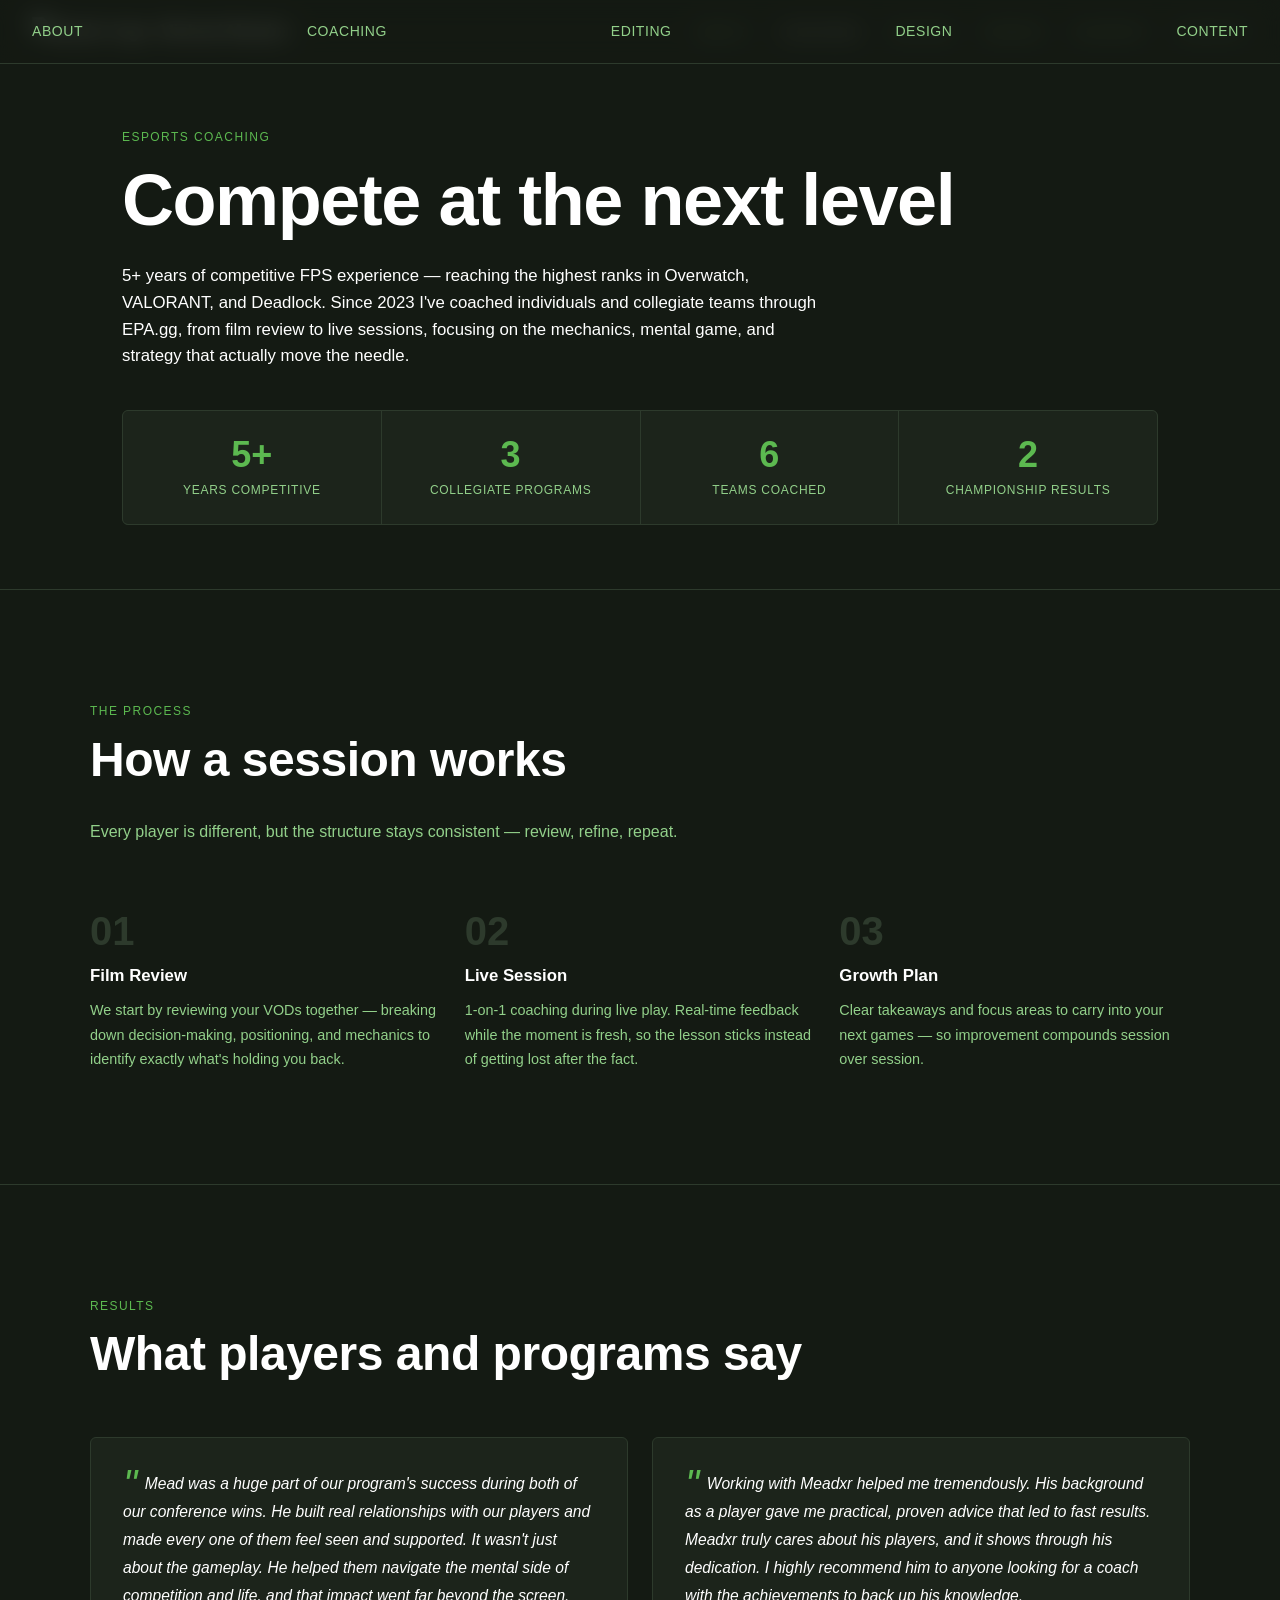
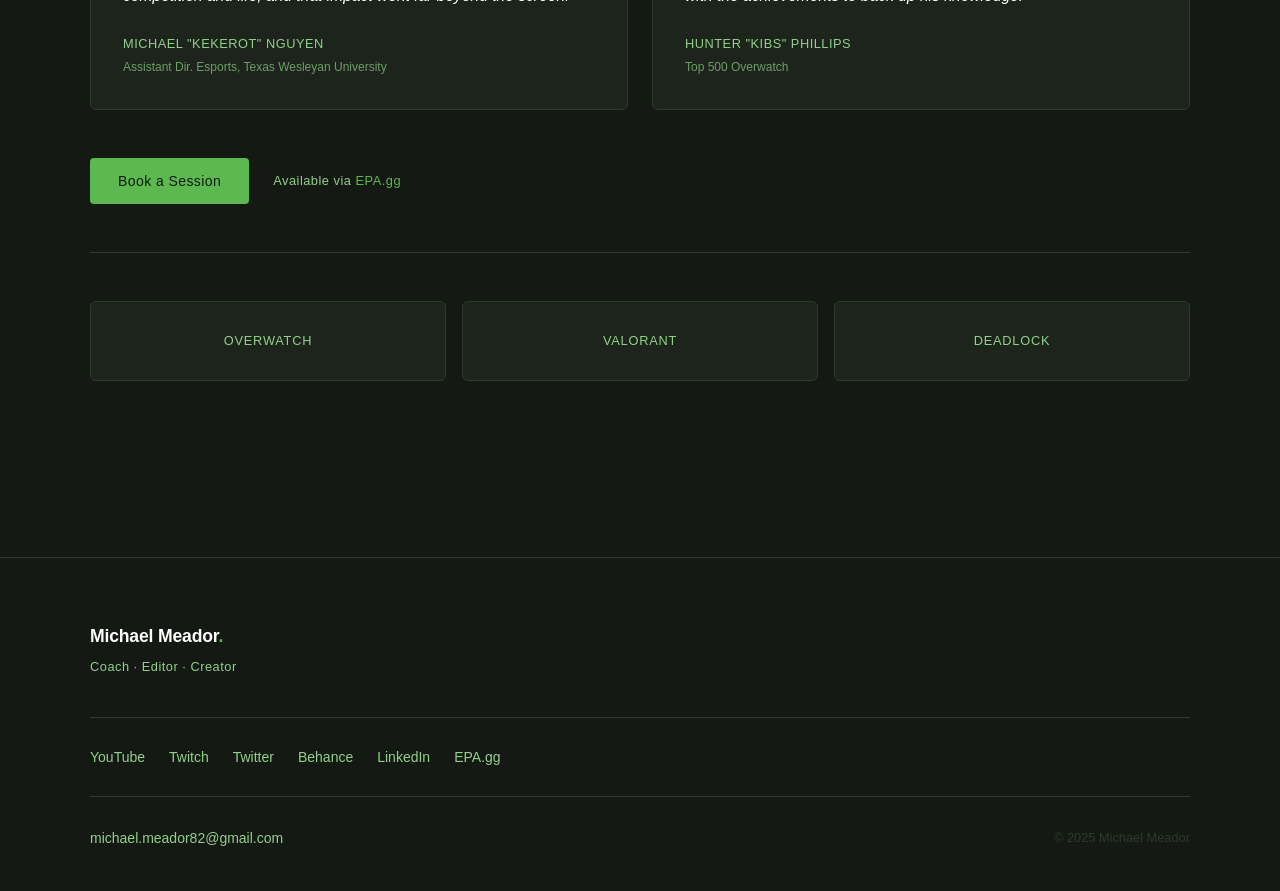
==== coaching.html @ 6c48421d "Add files via upload" ====
<!DOCTYPE html>
<html lang="en">
<head>
  <meta charset="UTF-8" />
  <meta name="viewport" content="width=device-width, initial-scale=1.0" />
  <title>Coaching — Michael "Meadxr" Meador</title>
  <link rel="stylesheet" href="styles.css" />
</head>

<body>

  <!-- =============================================
       NAV
  ============================================= -->
  <nav>
    <a href="index.html#hero" class="nav-logo">
      <img src="logo.svg" alt="Meadxr logo" class="nav-logo-icon" />
      Michael Meador<span>.</span>
    </a>

    <ul class="nav-links">
      <li><a href="index.html#about">About</a></li>
      <li><a href="coaching.html" class="active">Coaching</a></li>
      <li><a href="index.html#editing">Editing</a></li>
      <li><a href="index.html#design">Design</a></li>
      <li><a href="index.html#content">Content</a></li>
      <li><a href="index.html#contact">Contact</a></li>
    </ul>
  </nav>


  <!-- =============================================
       PAGE HERO
  ============================================= -->
  <section class="page-hero">
    <p class="section-eyebrow">Esports Coaching</p>
    <h1>Compete at the next level</h1>
    <p class="section-desc">
      5+ years of competitive FPS experience — reaching the highest ranks in Overwatch,
      VALORANT, and Deadlock. Since 2023 I've coached individuals and collegiate teams
      through EPA.gg, from film review to live sessions, focusing on the mechanics,
      mental game, and strategy that actually move the needle.
    </p>

    <!-- Quick stats — credibility at a glance -->
    <div class="stats-row">
      <div class="stat-item">
        <p class="stat-number">5+</p>
        <p class="stat-label">Years Competitive</p>
      </div>
      <div class="stat-item">
        <p class="stat-number">3</p>
        <p class="stat-label">Collegiate Programs</p>
      </div>
      <div class="stat-item">
        <p class="stat-number">6</p>
        <p class="stat-label">Teams Coached</p>
      </div>
      <div class="stat-item">
        <p class="stat-number">2</p>
        <p class="stat-label">Championship Results</p>
      </div>
    </div>
  </section>


  <!-- =============================================
       HOW COACHING WORKS
  ============================================= -->
  <section class="section-block">
    <div class="section-block-inner">

      <div class="section-block-header coaching-header">
        <p class="section-eyebrow">The Process</p>
        <h2 class="section-heading">How a session works</h2>
        <p class="section-desc">
          Every player is different, but the structure stays consistent —
          review, refine, repeat.
        </p>
      </div>

      <div class="process-grid">

        <div class="process-step">
          <p class="process-number">01</p>
          <p class="process-title">Film Review</p>
          <p class="process-desc">
            We start by reviewing your VODs together — breaking down decision-making,
            positioning, and mechanics to identify exactly what's holding you back.
          </p>
        </div>

        <div class="process-step">
          <p class="process-number">02</p>
          <p class="process-title">Live Session</p>
          <p class="process-desc">
            1-on-1 coaching during live play. Real-time feedback while the moment
            is fresh, so the lesson sticks instead of getting lost after the fact.
          </p>
        </div>

        <div class="process-step">
          <p class="process-number">03</p>
          <p class="process-title">Growth Plan</p>
          <p class="process-desc">
            Clear takeaways and focus areas to carry into your next games —
            so improvement compounds session over session.
          </p>
        </div>

      </div>
    </div>
  </section>


  <!-- =============================================
       TESTIMONIALS
  ============================================= -->
  <section class="section-block">
    <div class="section-block-inner">

      <div class="section-block-header coaching-header">
        <p class="section-eyebrow">Results</p>
        <h2 class="section-heading">What players and programs say</h2>
      </div>

      <div class="testimonials-grid">

        <div class="testimonial">
          <p class="testimonial-quote">
            Mead was a huge part of our program's success during both of our conference wins.
            He built real relationships with our players and made every one of them feel seen
            and supported. It wasn't just about the gameplay. He helped them navigate the
            mental side of competition and life, and that impact went far beyond the screen.
          </p>
          <p class="testimonial-author">Michael "Kekerot" Nguyen</p>
          <p class="testimonial-role">Assistant Dir. Esports, Texas Wesleyan University</p>
        </div>

        <div class="testimonial">
          <p class="testimonial-quote">
            Working with Meadxr helped me tremendously. His background as a player gave me
            practical, proven advice that led to fast results. Meadxr truly cares about his
            players, and it shows through his dedication. I highly recommend him to anyone
            looking for a coach with the achievements to back up his knowledge.
          </p>
          <p class="testimonial-author">Hunter "Kibs" Phillips</p>
          <p class="testimonial-role">Top 500 Overwatch</p>
        </div>

      </div>

      <!-- CTA -->
      <div class="coaching-cta">
        <a href="https://epa.gg/our-coaches/michael-meadxr-meador/" target="_blank" rel="noopener" class="btn-primary">
          Book a Session
        </a>
        <p class="epa-badge">Available via <a href="https://epa.gg" target="_blank" rel="noopener">EPA.gg</a></p>
      </div>

      <!-- Games covered — logo tiles. Drop game-overwatch.png, game-valorant.png,
           game-deadlock.png in the project folder to make these appear -->
      <div class="games-row">
        <div class="game-tile">
          <img src="game-overwatch.png" alt="Overwatch logo"
               onerror="this.style.display='none'; this.nextElementSibling.style.display='flex';" />
          <div class="game-placeholder">Overwatch</div>
        </div>
        <div class="game-tile">
          <img src="game-valorant.png" alt="VALORANT logo"
               onerror="this.style.display='none'; this.nextElementSibling.style.display='flex';" />
          <div class="game-placeholder">VALORANT</div>
        </div>
        <div class="game-tile">
          <img src="game-deadlock.png" alt="Deadlock logo"
               onerror="this.style.display='none'; this.nextElementSibling.style.display='flex';" />
          <div class="game-placeholder">Deadlock</div>
        </div>
      </div>

    </div>
  </section>


  <!-- =============================================
       FOOTER
  ============================================= -->
  <footer id="contact">
    <div class="footer-inner">

      <div class="footer-top">
        <div class="footer-brand">
          <p class="footer-logo">Michael Meador<span>.</span></p>
          <p class="footer-tagline">Coach · Editor · Creator</p>
        </div>

        <nav class="footer-nav" aria-label="Footer navigation">
          <a href="index.html#about">About</a>
          <a href="coaching.html">Coaching</a>
          <a href="index.html#editing">Editing</a>
          <a href="index.html#design">Design</a>
          <a href="index.html#content">Content</a>
        </nav>
      </div>

      <div class="footer-links">
        <a href="https://www.youtube.com/@MeadxrOW" target="_blank" rel="noopener">YouTube</a>
        <a href="https://twitch.tv/meadxr_" target="_blank" rel="noopener">Twitch</a>
        <a href="https://twitter.com/Meadxr" target="_blank" rel="noopener">Twitter</a>
        <a href="https://www.behance.net/michaelmeador" target="_blank" rel="noopener">Behance</a>
        <a href="https://www.linkedin.com/in/michaelmeador-smm/" target="_blank" rel="noopener">LinkedIn</a>
        <a href="https://epa.gg/our-coaches/michael-meadxr-meador/" target="_blank" rel="noopener">EPA.gg</a>
      </div>

      <div class="footer-bottom">
        <p class="footer-email">
          <a href="mailto:michael.meador82@gmail.com">michael.meador82@gmail.com</a>
        </p>
        <p class="footer-copy">&copy; 2025 Michael Meador</p>
      </div>

    </div>
  </footer>

</body>
</html>
---- styles.css ----
/* =============================================
   DESIGN TOKENS
   Change these values to retheme the entire site
============================================= */
:root {
  --color-bg:        #141a13;   /* off-black with forest green tint */
  --color-surface:   #1c241b;   /* slightly lighter forest green surface */
  --color-text:      #FFFFFF;   /* pure white */
  --color-muted:     #92D08A;   /* mid green — secondary text, labels */
  --color-accent:    #5CB950;   /* primary green — buttons, highlights */
  --color-border:    #2d3a2c;   /* dark green-tinted dividers */
  --color-light:     #C8E8C4;   /* pale green — subtle tints if needed */

  --font-display:    Arial, 'Helvetica Neue', Helvetica, sans-serif;
  --font-body:       Arial, 'Helvetica Neue', Helvetica, sans-serif;

  --max-width:       1100px;
  --nav-height:      64px;
}

/* =============================================
   RESET & BASE
============================================= */
*, *::before, *::after {
  box-sizing: border-box;
  margin: 0;
  padding: 0;
}

html {
  scroll-behavior: smooth;
}

body {
  background-color: var(--color-bg);
  color: var(--color-text);
  font-family: var(--font-body);
  font-size: 16px;
  line-height: 1.6;
  -webkit-font-smoothing: antialiased;
}

a {
  color: inherit;
  text-decoration: none;
}

img {
  display: block;
  max-width: 100%;
}

/* =============================================
   NAV
============================================= */
nav {
  position: fixed;
  top: 0;
  left: 0;
  right: 0;
  height: var(--nav-height);
  display: flex;
  align-items: center;
  justify-content: space-between;
  padding: 0 2rem;
  z-index: 100;

  /* Frosted glass effect — blurs content scrolling behind nav */
  background: rgba(20, 26, 19, 0.80);
  backdrop-filter: blur(12px);
  -webkit-backdrop-filter: blur(12px);
  border-bottom: 1px solid var(--color-border);
}

.nav-logo {
  font-family: var(--font-display);
  font-size: 1.1rem;
  font-weight: 900;
  letter-spacing: -0.01em;
  color: var(--color-text);
  display: flex;
  align-items: center;
  gap: 0.6rem;
}

.nav-logo-icon {
  height: 28px;
  width: auto;
}

/* The accent dot after your logo name — small signature detail */
.nav-logo span {
  color: var(--color-accent);
}

.nav-links {
  display: flex;
  gap: 2rem;
  list-style: none;
}

.nav-links a {
  font-size: 0.875rem;
  font-weight: 500;
  color: var(--color-muted);
  letter-spacing: 0.04em;
  text-transform: uppercase;
  transition: color 0.2s ease;
}

.nav-links a:hover {
  color: var(--color-text);
}

.nav-links a.active {
  color: var(--color-text);
}

/* =============================================
   HERO
============================================= */
.hero {
  min-height: 100vh;
  padding-top: var(--nav-height);
  display: flex;
  align-items: center;
  max-width: var(--max-width);
  margin: 0 auto;
  padding-left: 2rem;
  padding-right: 2rem;
  gap: 4rem;
}

/* Left column: text */
.hero-text {
  flex: 1;
}

.hero-eyebrow {
  font-size: 0.8rem;
  font-weight: 500;
  letter-spacing: 0.12em;
  text-transform: uppercase;
  color: var(--color-accent);
  margin-bottom: 1.25rem;
}

.hero-name {
  font-family: var(--font-display);
  font-size: clamp(3rem, 7vw, 5.5rem);
  font-weight: 900;
  line-height: 1.0;
  letter-spacing: -0.02em;
  color: var(--color-text);
  margin-bottom: 1.5rem;
}

/* "Meadxr" nickname — smaller, accent-colored, sits between first/last name */
.hero-name-alias {
  display: inline-block;
  font-size: 0.45em;
  color: var(--color-accent);
  letter-spacing: 0.05em;
  vertical-align: middle;
  line-height: 1;
}

.hero-bio {
  font-size: 1.1rem;
  color: var(--color-muted);
  max-width: 480px;
  line-height: 1.75;
  margin-bottom: 2.5rem;
}

/* CTA buttons row */
.hero-cta {
  display: flex;
  gap: 1rem;
  flex-wrap: wrap;
}

.btn-primary {
  display: inline-block;
  padding: 0.75rem 1.75rem;
  background-color: var(--color-accent);
  color: #141a13; /* dark text on bright button */
  font-family: var(--font-body);
  font-size: 0.875rem;
  font-weight: 500;
  letter-spacing: 0.03em;
  border-radius: 4px;
  transition: opacity 0.2s ease;
}

.btn-primary:hover {
  opacity: 0.85;
}

.btn-secondary {
  display: inline-block;
  padding: 0.75rem 1.75rem;
  border: 1px solid var(--color-border);
  color: var(--color-text);
  font-family: var(--font-body);
  font-size: 0.875rem;
  font-weight: 500;
  letter-spacing: 0.03em;
  border-radius: 4px;
  transition: border-color 0.2s ease, color 0.2s ease;
}

.btn-secondary:hover {
  border-color: var(--color-muted);
  color: var(--color-text);
}

/* Right column: headshot */
.hero-image {
  flex-shrink: 0;
  width: 340px;
  height: 420px;
  position: relative;
}

.hero-image img {
  width: 100%;
  height: 100%;
  object-fit: cover;       /* crops to fill frame cleanly */
  object-position: top;    /* keeps face in frame — adjust if needed */
  border-radius: 6px;
  filter: grayscale(15%);  /* slight desaturate keeps it clean against bg */
}

/* Accent line behind the photo — the site's signature detail */
.hero-image::before {
  content: '';
  position: absolute;
  top: 16px;
  left: 16px;
  right: -16px;
  bottom: -16px;
  border: 2px solid var(--color-accent);
  border-radius: 6px;
  z-index: -1;
  opacity: 0.4;
}

/* =============================================
   PLATFORM TAGS (below bio, above buttons)
   Small labels showing your lanes at a glance
============================================= */
.hero-tags {
  display: flex;
  flex-wrap: wrap;
  gap: 0.5rem;
  margin-bottom: 2rem;
}

.tag {
  font-size: 0.75rem;
  font-weight: 500;
  letter-spacing: 0.06em;
  text-transform: uppercase;
  padding: 0.3rem 0.75rem;
  border: 1px solid var(--color-border);
  border-radius: 2px;
  color: var(--color-muted);
}

/* =============================================
   RESPONSIVE — mobile stacks vertically
============================================= */
@media (max-width: 768px) {
  .hero {
    flex-direction: column-reverse; /* image sits on top on mobile */
    padding-top: calc(var(--nav-height) + 2rem);
    gap: 2rem;
  }

  .hero-image {
    width: 100%;
    height: 280px;
  }

  .nav-links {
    gap: 1.25rem;
  }
}

/* =============================================
   SHARED SECTION UTILITIES
============================================= */
.section-eyebrow {
  font-size: 0.75rem;
  font-weight: 500;
  letter-spacing: 0.12em;
  text-transform: uppercase;
  color: var(--color-accent);
  margin-bottom: 0.75rem;
}

.section-heading {
  font-family: var(--font-display);
  font-size: clamp(2rem, 4vw, 3rem);
  font-weight: 900;
  letter-spacing: -0.01em;
  color: var(--color-text);
  margin-bottom: 2rem;
  line-height: 1.1;
}

/* =============================================
   ABOUT
============================================= */
.about {
  border-top: 1px solid var(--color-border);
  padding: 7rem 2rem;
}

.about-inner {
  max-width: var(--max-width);
  margin: 0 auto;
  display: grid;
  grid-template-columns: 1fr 1fr;
  gap: 5rem;
  align-items: start;
}

.about-text p {
  color: var(--color-muted);
  line-height: 1.8;
  margin-bottom: 1.25rem;
  font-size: 1rem;
}

.about-text p:last-child {
  margin-bottom: 0;
}

.inline-link {
  color: var(--color-accent);
  border-bottom: 1px solid transparent;
  transition: border-color 0.2s ease;
}

.inline-link:hover {
  border-color: var(--color-accent);
}

/* Credentials column */
.credentials-label {
  font-size: 0.75rem;
  font-weight: 500;
  letter-spacing: 0.1em;
  text-transform: uppercase;
  color: var(--color-muted);
  margin-bottom: 1.5rem;
}

.credential-item {
  padding: 1.5rem 0;
  border-top: 1px solid var(--color-border);
}

.credential-item:last-child {
  border-bottom: 1px solid var(--color-border);
}

.credential-header {
  display: flex;
  justify-content: space-between;
  align-items: baseline;
  margin-bottom: 0.5rem;
}

.credential-name {
  font-family: var(--font-display);
  font-size: 1rem;
  font-weight: 900;
  color: var(--color-text);
}

.credential-link {
  font-size: 0.75rem;
  color: var(--color-muted);
  letter-spacing: 0.04em;
  transition: color 0.2s ease;
}

.credential-link:hover {
  color: var(--color-accent);
}

.credential-desc {
  font-size: 0.9rem;
  color: var(--color-muted);
  line-height: 1.7;
}

@media (max-width: 768px) {
  .about-inner {
    grid-template-columns: 1fr;
    gap: 3rem;
  }
}

/* =============================================
   FOOTER
============================================= */
footer {
  border-top: 1px solid var(--color-border);
  padding: 4rem 2rem 2.5rem;
  margin-top: 4rem;
}

.footer-inner {
  max-width: var(--max-width);
  margin: 0 auto;
}

.footer-top {
  display: flex;
  justify-content: space-between;
  align-items: flex-start;
  margin-bottom: 2.5rem;
}

.footer-logo {
  font-family: var(--font-display);
  font-size: 1.1rem;
  font-weight: 900;
  letter-spacing: -0.01em;
  color: var(--color-text);
  margin-bottom: 0.4rem;
}

.footer-logo span {
  color: var(--color-accent);
}

.footer-tagline {
  font-size: 0.8rem;
  color: var(--color-muted);
  letter-spacing: 0.04em;
}

.footer-nav {
  display: flex;
  gap: 2rem;
}

.footer-nav a {
  font-size: 0.875rem;
  color: var(--color-muted);
  letter-spacing: 0.04em;
  text-transform: uppercase;
  transition: color 0.2s ease;
}

.footer-nav a:hover {
  color: var(--color-text);
}

.footer-links {
  display: flex;
  gap: 1.5rem;
  flex-wrap: wrap;
  padding: 1.75rem 0;
  border-top: 1px solid var(--color-border);
  border-bottom: 1px solid var(--color-border);
  margin-bottom: 1.75rem;
}

.footer-links a {
  font-size: 0.875rem;
  font-weight: 500;
  color: var(--color-muted);
  transition: color 0.2s ease;
}

.footer-links a:hover {
  color: var(--color-accent);
}

.footer-bottom {
  display: flex;
  justify-content: space-between;
  align-items: center;
}

.footer-email a {
  font-size: 0.875rem;
  color: var(--color-muted);
  transition: color 0.2s ease;
}

.footer-email a:hover {
  color: var(--color-text);
}

.footer-copy {
  font-size: 0.8rem;
  color: var(--color-border);
}

@media (max-width: 768px) {
  .footer-top {
    flex-direction: column;
    gap: 1.5rem;
  }

  .footer-nav {
    gap: 1.25rem;
    flex-wrap: wrap;
  }

  .footer-bottom {
    flex-direction: column;
    align-items: flex-start;
    gap: 0.5rem;
  }
}

/* =============================================
   FULL SECTIONS — Coaching, Video Editing,
   Graphic Design, Content Creation
============================================= */

/* Shared section shell */
.section-block {
  border-top: 1px solid var(--color-border);
  padding: 7rem 2rem;
}

.section-block-inner {
  max-width: var(--max-width);
  margin: 0 auto;
}

.section-block-header {
  margin-bottom: 3.5rem;
  max-width: 640px;
}

/* Coaching section gets a wider text column */
.coaching-header {
  max-width: 820px;
}

.section-block-header p.section-desc {
  color: var(--color-muted);
  font-size: 1rem;
  line-height: 1.8;
  margin-top: 1rem;
}

/* ---- COACHING ---- */

/* Game logo tiles — sits at the bottom of the coaching section */
.games-row {
  display: flex;
  gap: 1rem;
  flex-wrap: wrap;
  margin-top: 3rem;
  padding-top: 3rem;
  border-top: 1px solid var(--color-border);
}

.game-tile {
  flex: 1;
  min-width: 140px;
  height: 80px;
  display: flex;
  align-items: center;
  justify-content: center;
  border: 1px solid var(--color-border);
  border-radius: 6px;
  background-color: var(--color-surface);
  padding: 1rem;
}

.game-tile img {
  max-height: 100%;
  max-width: 100%;
  object-fit: contain;
}

.game-placeholder {
  font-size: 0.8rem;
  font-weight: 500;
  letter-spacing: 0.06em;
  text-transform: uppercase;
  color: var(--color-muted);
}

.testimonials-grid {
  display: grid;
  grid-template-columns: 1fr 1fr;
  gap: 1.5rem;
  margin-bottom: 3rem;
}

.testimonial {
  background-color: var(--color-surface);
  border: 1px solid var(--color-border);
  border-radius: 6px;
  padding: 2rem;
}

.testimonial-quote {
  font-size: 0.975rem;
  color: var(--color-text);
  line-height: 1.8;
  margin-bottom: 1.5rem;
  font-style: italic;
}

/* Opening quote mark accent */
.testimonial-quote::before {
  content: '"';
  font-family: var(--font-display);
  font-size: 2.5rem;
  color: var(--color-accent);
  line-height: 0;
  vertical-align: -0.6rem;
  margin-right: 0.2rem;
}

.testimonial-author {
  font-size: 0.8rem;
  font-weight: 500;
  color: var(--color-muted);
  letter-spacing: 0.04em;
  text-transform: uppercase;
}

.testimonial-role {
  font-size: 0.75rem;
  color: var(--color-muted);
  opacity: 0.7;
  margin-top: 0.2rem;
}

.coaching-cta {
  display: flex;
  align-items: center;
  gap: 1.5rem;
  flex-wrap: wrap;
}

.epa-badge {
  font-size: 0.8rem;
  color: var(--color-muted);
  letter-spacing: 0.04em;
}

.epa-badge a {
  color: var(--color-accent);
  border-bottom: 1px solid transparent;
  transition: border-color 0.2s ease;
}

.epa-badge a:hover {
  border-color: var(--color-accent);
}

/* ---- VIDEO EDITING ---- */
.creators-grid {
  display: grid;
  grid-template-columns: repeat(3, 1fr);
  gap: 1px;
  background-color: var(--color-border);
  border: 1px solid var(--color-border);
  border-radius: 6px;
  overflow: hidden;
  margin-bottom: 2rem;
}

.creator-card {
  background-color: var(--color-bg);
  padding: 2rem;
  display: flex;
  flex-direction: column;
  gap: 0.75rem;
  transition: background-color 0.2s ease;
}

.creator-card:hover {
  background-color: var(--color-surface);
}

.creator-name {
  font-family: var(--font-display);
  font-size: 1.1rem;
  font-weight: 900;
  color: var(--color-text);
}

.creator-role {
  font-size: 0.8rem;
  font-weight: 500;
  letter-spacing: 0.06em;
  text-transform: uppercase;
  color: var(--color-accent);
}

.creator-desc {
  font-size: 0.875rem;
  color: var(--color-muted);
  line-height: 1.7;
  flex: 1;
}

.creator-stat {
  font-size: 0.8rem;
  color: var(--color-muted);
  border-top: 1px solid var(--color-border);
  padding-top: 0.75rem;
  margin-top: auto;
}

.creator-stat strong {
  color: var(--color-text);
}

.creator-link {
  font-size: 0.8rem;
  font-weight: 500;
  color: var(--color-muted);
  transition: color 0.2s ease;
}

.creator-link:hover {
  color: var(--color-accent);
}

/* ---- GRAPHIC DESIGN ---- */
.thumbs-grid {
  display: grid;
  grid-template-columns: repeat(3, 1fr);
  gap: 1rem;
  margin-bottom: 2rem;
}

.thumb-item {
  aspect-ratio: 16 / 9;
  overflow: hidden;
  border-radius: 4px;
  border: 1px solid var(--color-border);
  background-color: var(--color-surface);
}

.thumb-item img {
  width: 100%;
  height: 100%;
  object-fit: cover;
  transition: transform 0.3s ease, opacity 0.3s ease;
}

.thumb-item:hover img {
  transform: scale(1.03);
  opacity: 0.85;
}

/* Placeholder shown when image file isn't present yet */
.thumb-placeholder {
  width: 100%;
  height: 100%;
  display: flex;
  align-items: center;
  justify-content: center;
  font-size: 0.75rem;
  color: var(--color-border);
  letter-spacing: 0.06em;
  text-transform: uppercase;
}

/* ---- CONTENT CREATION ---- */
.content-section {
  background-color: var(--color-surface);
  border-top: 1px solid var(--color-border);
}

.channels-list {
  display: flex;
  flex-direction: column;
  gap: 0px;
  margin-bottom: 3rem;
  border: 1px solid var(--color-border);
  border-radius: 6px;
  overflow: hidden;
}

.channel-item {
  display: flex;
  justify-content: space-between;
  align-items: center;
  padding: 1.25rem 1.75rem;
  border-bottom: 1px solid var(--color-border);
  background-color: var(--color-bg);
  transition: background-color 0.2s ease;
}

.channel-item:last-child {
  border-bottom: none;
}

.channel-item:hover {
  background-color: #141414;
}

.channel-info {
  display: flex;
  flex-direction: column;
  gap: 0.2rem;
}

.channel-name {
  font-family: var(--font-display);
  font-size: 0.95rem;
  font-weight: 900;
  color: var(--color-text);
}

.channel-desc {
  font-size: 0.8rem;
  color: var(--color-muted);
}

.channel-link {
  font-size: 0.8rem;
  font-weight: 500;
  color: var(--color-muted);
  transition: color 0.2s ease;
  white-space: nowrap;
}

.channel-link:hover {
  color: var(--color-accent);
}

/* Responsive */
@media (max-width: 768px) {
  .testimonials-grid,
  .creators-grid,
  .thumbs-grid {
    grid-template-columns: 1fr;
  }

  .channel-item {
    flex-direction: column;
    align-items: flex-start;
    gap: 0.75rem;
  }
}

/* =============================================
   COACHING PAGE — extra components
============================================= */

/* Page hero — smaller than homepage hero, used on sub-pages */
.page-hero {
  padding: calc(var(--nav-height) + 4rem) 2rem 4rem;
  max-width: var(--max-width);
  margin: 0 auto;
}

.page-hero .section-eyebrow {
  margin-bottom: 1rem;
}

.page-hero h1 {
  font-family: var(--font-display);
  font-size: clamp(2.5rem, 6vw, 4.5rem);
  font-weight: 900;
  letter-spacing: -0.02em;
  line-height: 1.05;
  margin-bottom: 1.5rem;
}

.page-hero p.section-desc {
  max-width: 700px;
  font-size: 1.05rem;
}

/* Stats row — quick credibility numbers */
.stats-row {
  display: grid;
  grid-template-columns: repeat(4, 1fr);
  gap: 1px;
  background-color: var(--color-border);
  border: 1px solid var(--color-border);
  border-radius: 6px;
  overflow: hidden;
  margin-top: 2.5rem;
}

.stat-item {
  background-color: var(--color-surface);
  padding: 1.5rem;
  text-align: center;
}

.stat-number {
  font-family: var(--font-display);
  font-size: clamp(1.5rem, 3vw, 2.25rem);
  font-weight: 900;
  color: var(--color-accent);
  line-height: 1.1;
}

.stat-label {
  font-size: 0.75rem;
  font-weight: 500;
  letter-spacing: 0.06em;
  text-transform: uppercase;
  color: var(--color-muted);
  margin-top: 0.4rem;
}

/* Process steps — "how a session works" */
.process-grid {
  display: grid;
  grid-template-columns: repeat(3, 1fr);
  gap: 1.5rem;
}

.process-step {
  position: relative;
  padding-top: 0.5rem;
}

.process-number {
  font-family: var(--font-display);
  font-size: 2.5rem;
  font-weight: 900;
  color: var(--color-border);
  line-height: 1;
  margin-bottom: 0.75rem;
}

.process-title {
  font-family: var(--font-display);
  font-size: 1.05rem;
  font-weight: 900;
  color: var(--color-text);
  margin-bottom: 0.5rem;
}

.process-desc {
  font-size: 0.9rem;
  color: var(--color-muted);
  line-height: 1.7;
}

@media (max-width: 768px) {
  .stats-row {
    grid-template-columns: repeat(2, 1fr);
  }

  .process-grid {
    grid-template-columns: 1fr;
    gap: 2.5rem;
  }
}
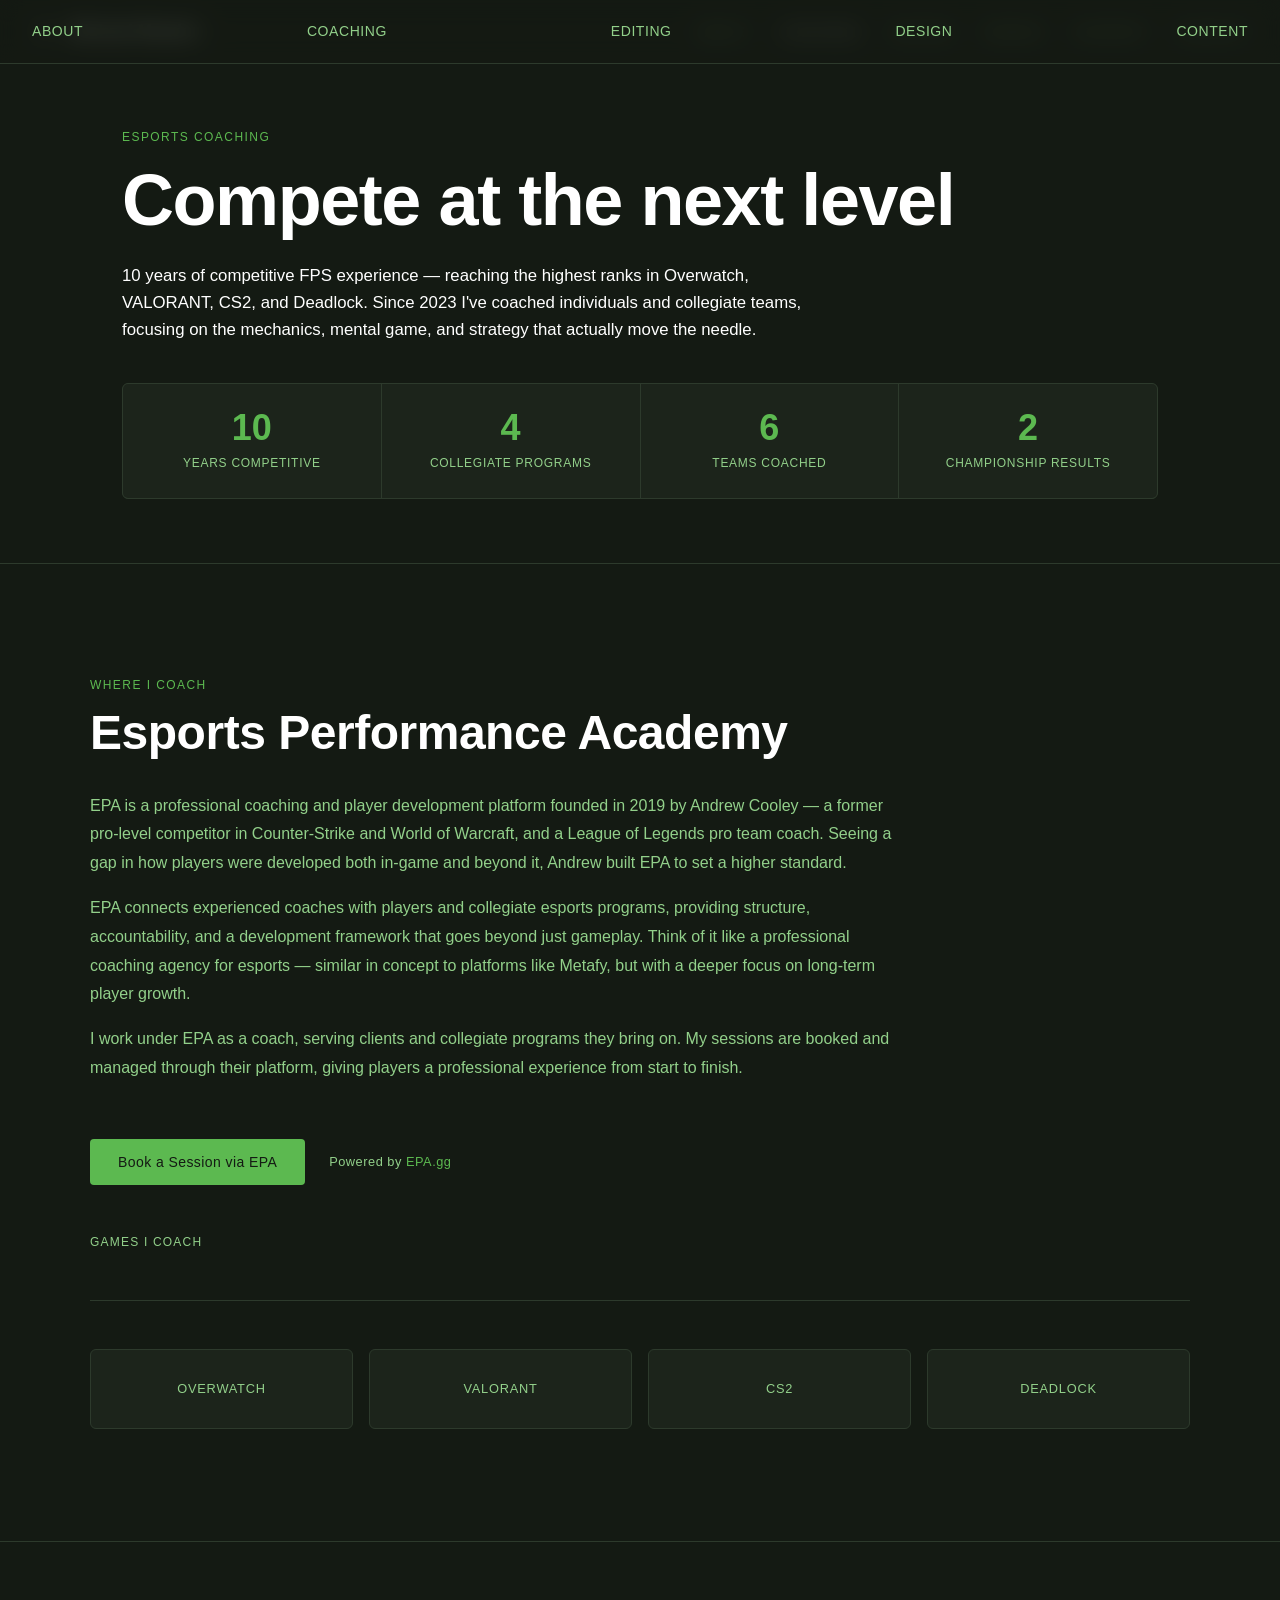
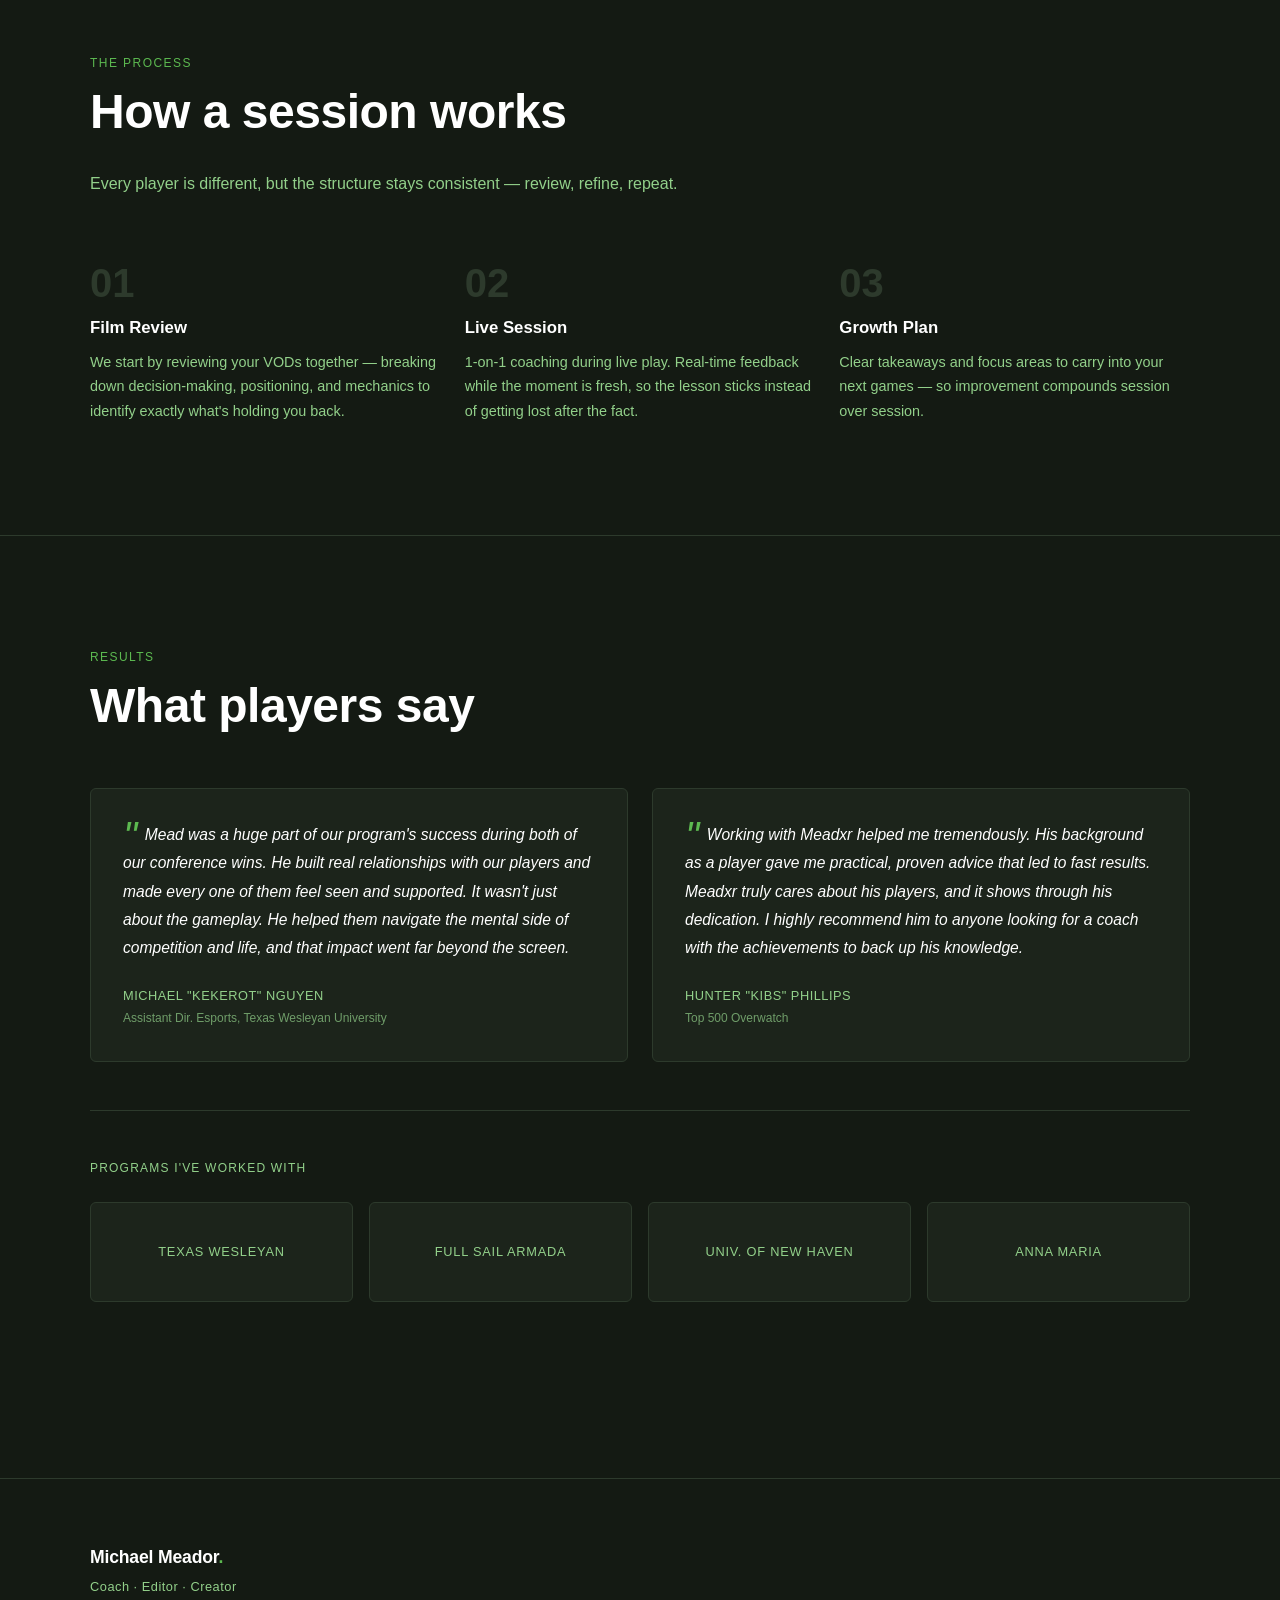
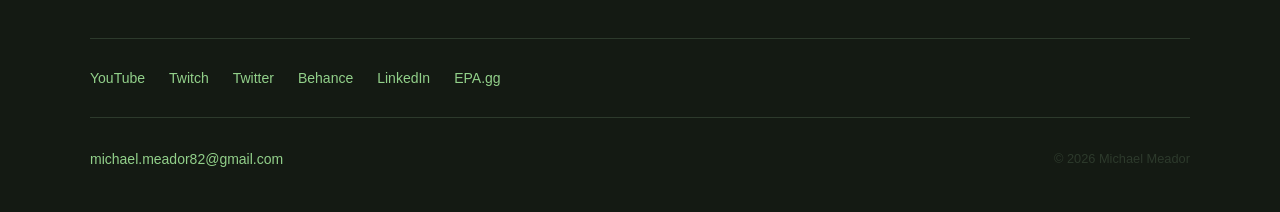
==== commit 846487a0: "Add files via upload" ====
--- a/coaching.html
+++ b/coaching.html
@@ -9,15 +9,12 @@
 
 <body>
 
-  <!-- =============================================
-       NAV
-  ============================================= -->
+  <!-- NAV -->
   <nav>
-    <a href="index.html#hero" class="nav-logo">
-      <img src="logo.svg" alt="Meadxr logo" class="nav-logo-icon" />
+    <a href="index.html" class="nav-logo">
+      <img src="images/logo.svg" alt="Meadxr logo" class="nav-logo-icon" />
       Michael Meador<span>.</span>
     </a>
-
     <ul class="nav-links">
       <li><a href="index.html#about">About</a></li>
       <li><a href="coaching.html" class="active">Coaching</a></li>
@@ -29,27 +26,23 @@
   </nav>
 
 
-  <!-- =============================================
-       PAGE HERO
-  ============================================= -->
+  <!-- PAGE HERO -->
   <section class="page-hero">
     <p class="section-eyebrow">Esports Coaching</p>
     <h1>Compete at the next level</h1>
     <p class="section-desc">
-      5+ years of competitive FPS experience — reaching the highest ranks in Overwatch,
-      VALORANT, and Deadlock. Since 2023 I've coached individuals and collegiate teams
-      through EPA.gg, from film review to live sessions, focusing on the mechanics,
-      mental game, and strategy that actually move the needle.
+      10 years of competitive FPS experience — reaching the highest ranks in Overwatch,
+      VALORANT, CS2, and Deadlock. Since 2023 I've coached individuals and collegiate teams,
+      focusing on the mechanics, mental game, and strategy that actually move the needle.
     </p>
 
-    <!-- Quick stats — credibility at a glance -->
     <div class="stats-row">
       <div class="stat-item">
-        <p class="stat-number">5+</p>
+        <p class="stat-number">10</p>
         <p class="stat-label">Years Competitive</p>
       </div>
       <div class="stat-item">
-        <p class="stat-number">3</p>
+        <p class="stat-number">4</p>
         <p class="stat-label">Collegiate Programs</p>
       </div>
       <div class="stat-item">
@@ -64,9 +57,70 @@
   </section>
 
 
-  <!-- =============================================
-       HOW COACHING WORKS
-  ============================================= -->
+  <!-- WHAT IS EPA -->
+  <section class="section-block" id="epa">
+    <div class="section-block-inner">
+
+      <div class="section-block-header coaching-header">
+        <p class="section-eyebrow">Where I Coach</p>
+        <h2 class="section-heading">Esports Performance Academy</h2>
+        <p class="section-desc">
+          EPA is a professional coaching and player development platform founded in 2019 by
+          Andrew Cooley — a former pro-level competitor in Counter-Strike and World of Warcraft,
+          and a League of Legends pro team coach. Seeing a gap in how players were developed
+          both in-game and beyond it, Andrew built EPA to set a higher standard.
+        </p>
+        <p class="section-desc" style="margin-top: 1rem;">
+          EPA connects experienced coaches with players and collegiate esports programs,
+          providing structure, accountability, and a development framework that goes beyond
+          just gameplay. Think of it like a professional coaching agency for esports — similar
+          in concept to platforms like Metafy, but with a deeper focus on long-term player growth.
+        </p>
+        <p class="section-desc" style="margin-top: 1rem;">
+          I work under EPA as a coach, serving clients and collegiate programs they bring on.
+          My sessions are booked and managed through their platform, giving players a professional
+          experience from start to finish.
+        </p>
+      </div>
+
+      <!-- CTA — lives here in EPA section -->
+      <div class="coaching-cta" style="margin-bottom: 3rem;">
+        <a href="https://epa.gg/our-coaches/michael-meadxr-meador/" target="_blank" rel="noopener" class="btn-primary">
+          Book a Session via EPA
+        </a>
+        <p class="epa-badge">Powered by <a href="https://epa.gg" target="_blank" rel="noopener">EPA.gg</a></p>
+      </div>
+
+      <!-- Games covered — move from testimonials to here -->
+      <p class="credentials-label">Games I coach</p>
+      <div class="games-row">
+        <div class="game-tile">
+          <img src="images/game-overwatch.png" alt="Overwatch logo"
+               onerror="this.style.display='none'; this.nextElementSibling.style.display='flex';" />
+          <div class="game-placeholder">Overwatch</div>
+        </div>
+        <div class="game-tile">
+          <img src="images/game-valorant.png" alt="VALORANT logo"
+               onerror="this.style.display='none'; this.nextElementSibling.style.display='flex';" />
+          <div class="game-placeholder">VALORANT</div>
+        </div>
+        <div class="game-tile">
+          <img src="images/game-cs2.png" alt="CS2 logo"
+               onerror="this.style.display='none'; this.nextElementSibling.style.display='flex';" />
+          <div class="game-placeholder">CS2</div>
+        </div>
+        <div class="game-tile">
+          <img src="images/game-deadlock.png" alt="Deadlock logo"
+               onerror="this.style.display='none'; this.nextElementSibling.style.display='flex';" />
+          <div class="game-placeholder">Deadlock</div>
+        </div>
+      </div>
+
+    </div>
+  </section>
+
+
+  <!-- HOW A SESSION WORKS -->
   <section class="section-block">
     <div class="section-block-inner">
 
@@ -80,7 +134,6 @@
       </div>
 
       <div class="process-grid">
-
         <div class="process-step">
           <p class="process-number">01</p>
           <p class="process-title">Film Review</p>
@@ -89,7 +142,6 @@
             positioning, and mechanics to identify exactly what's holding you back.
           </p>
         </div>
-
         <div class="process-step">
           <p class="process-number">02</p>
           <p class="process-title">Live Session</p>
@@ -98,7 +150,6 @@
             is fresh, so the lesson sticks instead of getting lost after the fact.
           </p>
         </div>
-
         <div class="process-step">
           <p class="process-number">03</p>
           <p class="process-title">Growth Plan</p>
@@ -107,25 +158,22 @@
             so improvement compounds session over session.
           </p>
         </div>
-
-      </div>
-    </div>
-  </section>
-
-
-  <!-- =============================================
-       TESTIMONIALS
-  ============================================= -->
+      </div>
+
+    </div>
+  </section>
+
+
+  <!-- WHAT PLAYERS SAY -->
   <section class="section-block">
     <div class="section-block-inner">
 
       <div class="section-block-header coaching-header">
         <p class="section-eyebrow">Results</p>
-        <h2 class="section-heading">What players and programs say</h2>
+        <h2 class="section-heading">What players say</h2>
       </div>
 
       <div class="testimonials-grid">
-
         <div class="testimonial">
           <p class="testimonial-quote">
             Mead was a huge part of our program's success during both of our conference wins.
@@ -136,7 +184,6 @@
           <p class="testimonial-author">Michael "Kekerot" Nguyen</p>
           <p class="testimonial-role">Assistant Dir. Esports, Texas Wesleyan University</p>
         </div>
-
         <div class="testimonial">
           <p class="testimonial-quote">
             Working with Meadxr helped me tremendously. His background as a player gave me
@@ -147,53 +194,45 @@
           <p class="testimonial-author">Hunter "Kibs" Phillips</p>
           <p class="testimonial-role">Top 500 Overwatch</p>
         </div>
-
-      </div>
-
-      <!-- CTA -->
-      <div class="coaching-cta">
-        <a href="https://epa.gg/our-coaches/michael-meadxr-meador/" target="_blank" rel="noopener" class="btn-primary">
-          Book a Session
-        </a>
-        <p class="epa-badge">Available via <a href="https://epa.gg" target="_blank" rel="noopener">EPA.gg</a></p>
-      </div>
-
-      <!-- Games covered — logo tiles. Drop game-overwatch.png, game-valorant.png,
-           game-deadlock.png in the project folder to make these appear -->
-      <div class="games-row">
-        <div class="game-tile">
-          <img src="game-overwatch.png" alt="Overwatch logo"
-               onerror="this.style.display='none'; this.nextElementSibling.style.display='flex';" />
-          <div class="game-placeholder">Overwatch</div>
-        </div>
-        <div class="game-tile">
-          <img src="game-valorant.png" alt="VALORANT logo"
-               onerror="this.style.display='none'; this.nextElementSibling.style.display='flex';" />
-          <div class="game-placeholder">VALORANT</div>
-        </div>
-        <div class="game-tile">
-          <img src="game-deadlock.png" alt="Deadlock logo"
-               onerror="this.style.display='none'; this.nextElementSibling.style.display='flex';" />
-          <div class="game-placeholder">Deadlock</div>
-        </div>
-      </div>
-
-    </div>
-  </section>
-
-
-  <!-- =============================================
-       FOOTER
-  ============================================= -->
+      </div>
+
+      <!-- Collegiate program logos -->
+      <p class="credentials-label" style="margin-top: 3rem; padding-top: 3rem; border-top: 1px solid var(--color-border);">Programs I've worked with</p>
+      <div class="college-logos">
+        <div class="college-tile">
+          <img src="images/TEXWES.jpg" alt="Texas Wesleyan Esports"
+               onerror="this.style.display='none'; this.nextElementSibling.style.display='flex';" />
+          <div class="game-placeholder">Texas Wesleyan</div>
+        </div>
+        <div class="college-tile">
+          <img src="images/FSA.jpg" alt="Full Sail Armada"
+               onerror="this.style.display='none'; this.nextElementSibling.style.display='flex';" />
+          <div class="game-placeholder">Full Sail Armada</div>
+        </div>
+        <div class="college-tile">
+          <img src="images/UNH.jpg" alt="University of New Haven Esports"
+               onerror="this.style.display='none'; this.nextElementSibling.style.display='flex';" />
+          <div class="game-placeholder">Univ. of New Haven</div>
+        </div>
+        <div class="college-tile">
+          <img src="images/AMCAT.jpg" alt="Anna Maria College Esports"
+               onerror="this.style.display='none'; this.nextElementSibling.style.display='flex';" />
+          <div class="game-placeholder">Anna Maria</div>
+        </div>
+      </div>
+
+    </div>
+  </section>
+
+
+  <!-- FOOTER -->
   <footer id="contact">
     <div class="footer-inner">
-
       <div class="footer-top">
         <div class="footer-brand">
           <p class="footer-logo">Michael Meador<span>.</span></p>
           <p class="footer-tagline">Coach · Editor · Creator</p>
         </div>
-
         <nav class="footer-nav" aria-label="Footer navigation">
           <a href="index.html#about">About</a>
           <a href="coaching.html">Coaching</a>
@@ -202,7 +241,6 @@
           <a href="index.html#content">Content</a>
         </nav>
       </div>
-
       <div class="footer-links">
         <a href="https://www.youtube.com/@MeadxrOW" target="_blank" rel="noopener">YouTube</a>
         <a href="https://twitch.tv/meadxr_" target="_blank" rel="noopener">Twitch</a>
@@ -211,14 +249,12 @@
         <a href="https://www.linkedin.com/in/michaelmeador-smm/" target="_blank" rel="noopener">LinkedIn</a>
         <a href="https://epa.gg/our-coaches/michael-meadxr-meador/" target="_blank" rel="noopener">EPA.gg</a>
       </div>
-
       <div class="footer-bottom">
         <p class="footer-email">
           <a href="mailto:michael.meador82@gmail.com">michael.meador82@gmail.com</a>
         </p>
-        <p class="footer-copy">&copy; 2025 Michael Meador</p>
-      </div>
-
+        <p class="footer-copy">&copy; 2026 Michael Meador</p>
+      </div>
     </div>
   </footer>
 
--- a/styles.css
+++ b/styles.css
@@ -954,6 +954,39 @@
   line-height: 1.7;
 }
 
+/* College program logo grid */
+.college-logos {
+  display: grid;
+  grid-template-columns: repeat(4, 1fr);
+  gap: 1rem;
+  margin-top: 1.5rem;
+}
+
+.college-tile {
+  height: 100px;
+  display: flex;
+  align-items: center;
+  justify-content: center;
+  border: 1px solid var(--color-border);
+  border-radius: 6px;
+  background-color: var(--color-surface);
+  padding: 1.25rem;
+  text-align: center;
+}
+
+.college-tile img {
+  max-height: 100%;
+  max-width: 100%;
+  object-fit: contain;
+}
+
+@media (max-width: 768px) {
+  .college-logos {
+    grid-template-columns: repeat(2, 1fr);
+  }
+}
+
+
 @media (max-width: 768px) {
   .stats-row {
     grid-template-columns: repeat(2, 1fr);
@@ -964,3 +997,86 @@
     gap: 2.5rem;
   }
 }
+
+/* =============================================
+   EDITING & DESIGN PAGES
+============================================= */
+
+/* Tools grid — 2x2 */
+.tools-grid {
+  display: grid;
+  grid-template-columns: repeat(2, 1fr);
+  gap: 1px;
+  background-color: var(--color-border);
+  border: 1px solid var(--color-border);
+  border-radius: 6px;
+  overflow: hidden;
+}
+
+.tool-item {
+  background-color: var(--color-bg);
+  padding: 2rem;
+  transition: background-color 0.2s ease;
+}
+
+.tool-item:hover {
+  background-color: var(--color-surface);
+}
+
+.tool-name {
+  font-family: var(--font-display);
+  font-size: 1rem;
+  font-weight: 900;
+  color: var(--color-text);
+  margin-bottom: 0.5rem;
+}
+
+.tool-desc {
+  font-size: 0.875rem;
+  color: var(--color-muted);
+  line-height: 1.7;
+}
+
+/* Video embed — 16:9 responsive wrapper */
+.video-embed-wrapper {
+  position: relative;
+  width: 100%;
+  aspect-ratio: 16 / 9;
+  border-radius: 6px;
+  overflow: hidden;
+  background-color: var(--color-surface);
+  border: 1px solid var(--color-border);
+}
+
+.video-embed-wrapper iframe {
+  position: absolute;
+  top: 0;
+  left: 0;
+  width: 100%;
+  height: 100%;
+  border: none;
+}
+
+.video-placeholder {
+  width: 100%;
+  height: 100%;
+  display: flex;
+  flex-direction: column;
+  align-items: center;
+  justify-content: center;
+  gap: 0.5rem;
+  color: var(--color-muted);
+  font-size: 0.9rem;
+  text-align: center;
+  padding: 2rem;
+}
+
+.video-placeholder p:first-child {
+  font-size: 2rem;
+}
+
+@media (max-width: 768px) {
+  .tools-grid {
+    grid-template-columns: 1fr;
+  }
+}
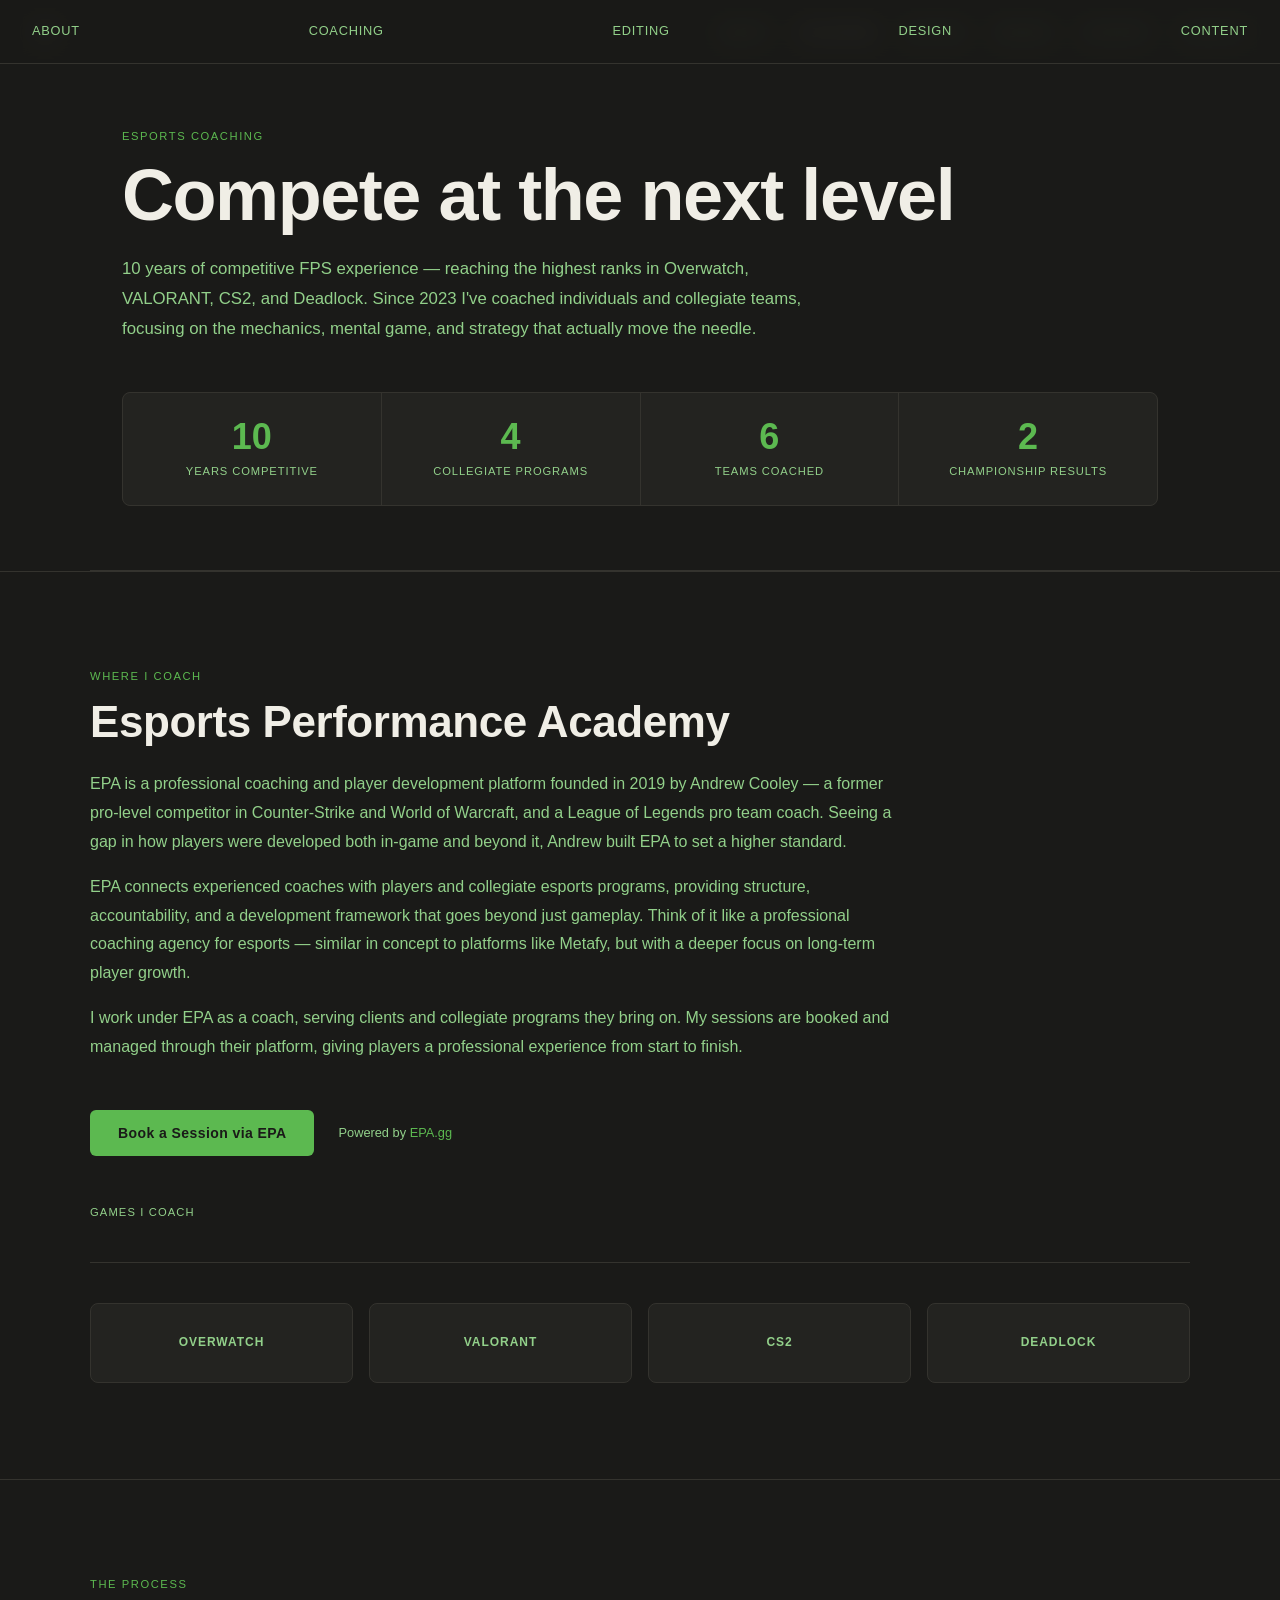
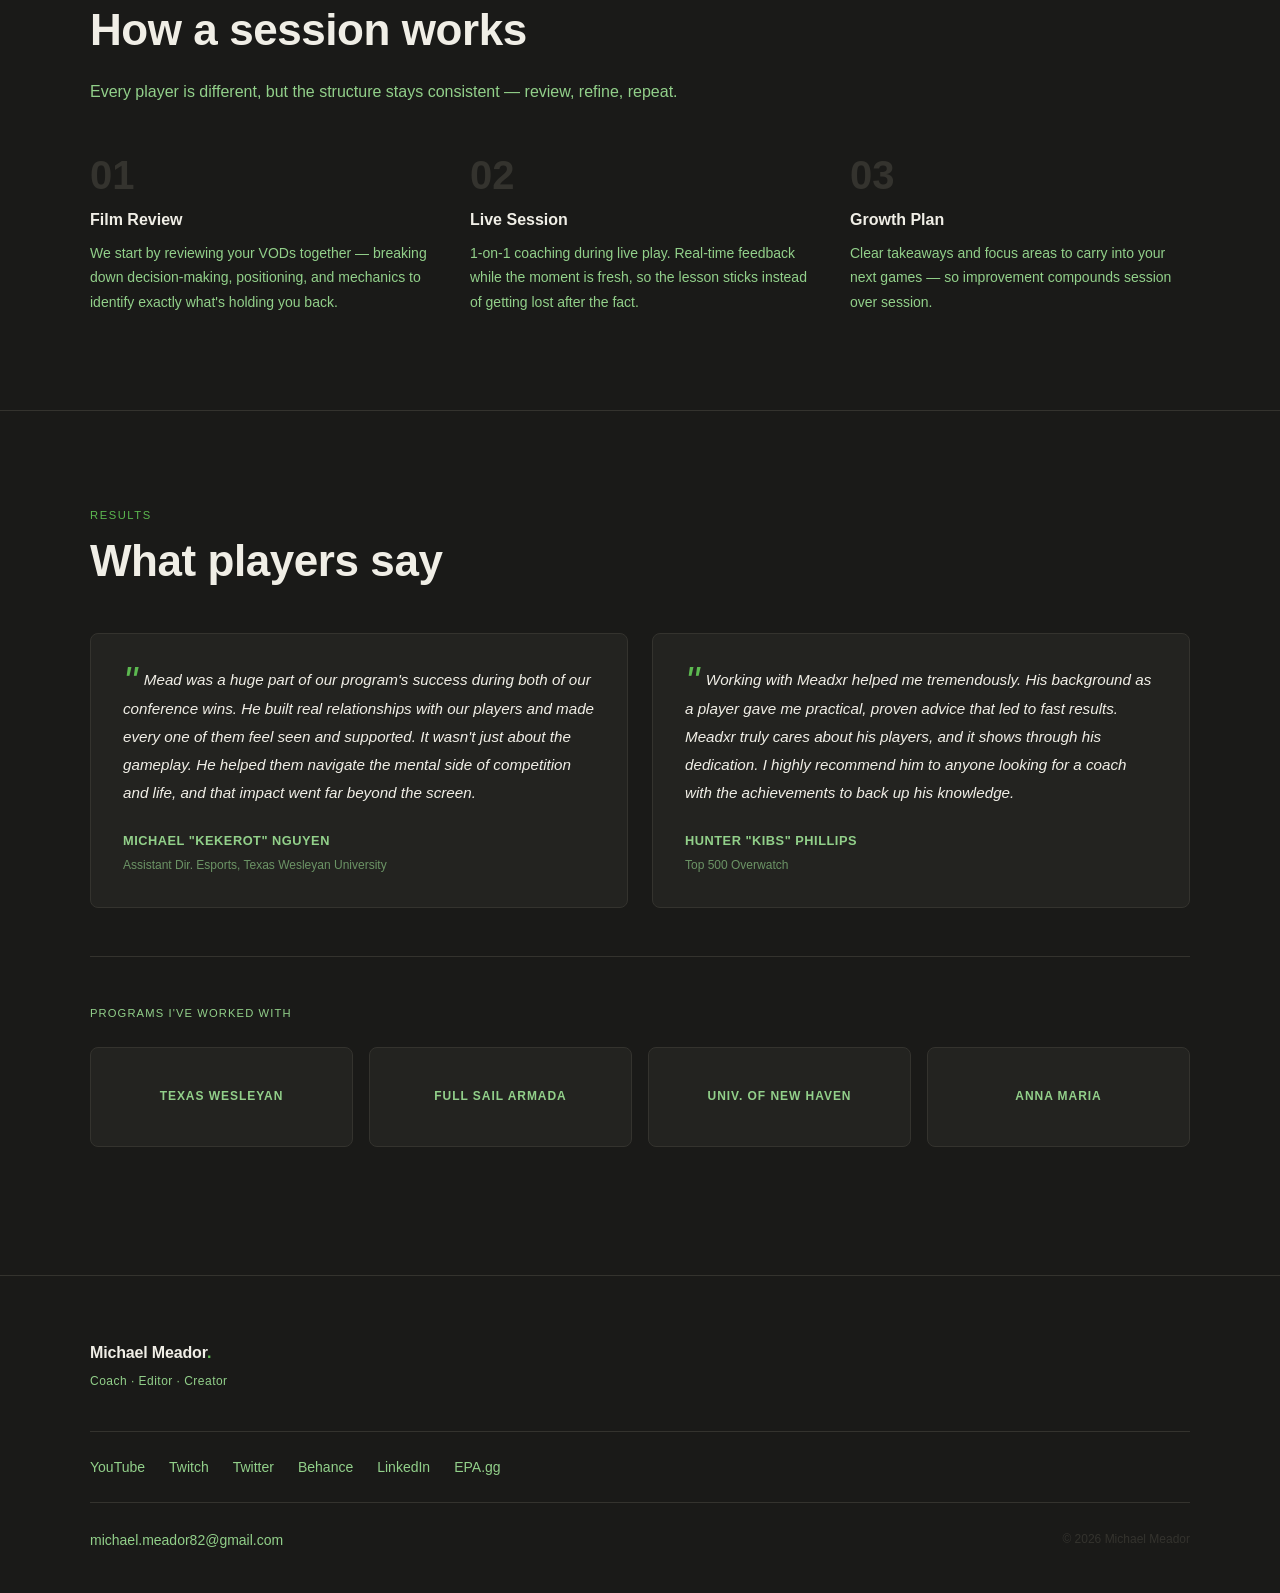
==== commit 7ced3490: "Add files via upload" ====
--- a/coaching.html
+++ b/coaching.html
@@ -12,11 +12,12 @@
   <!-- NAV -->
   <nav>
     <a href="index.html" class="nav-logo">
-      <img src="images/logo.svg" alt="Meadxr logo" class="nav-logo-icon" />
-      Michael Meador<span>.</span>
+      <img src="images/logo.svg" alt="Home" class="nav-logo-icon"
+           onerror="this.style.display='none'; this.nextElementSibling.style.display='inline';" />
+      <span class="nav-logo-text" style="display:none;">HOME</span>
     </a>
     <ul class="nav-links">
-      <li><a href="index.html#about">About</a></li>
+      <li><a href="about.html">About</a></li>
       <li><a href="coaching.html" class="active">Coaching</a></li>
       <li><a href="index.html#editing">Editing</a></li>
       <li><a href="index.html#design">Design</a></li>
@@ -234,7 +235,7 @@
           <p class="footer-tagline">Coach · Editor · Creator</p>
         </div>
         <nav class="footer-nav" aria-label="Footer navigation">
-          <a href="index.html#about">About</a>
+          <a href="about.html">About</a>
           <a href="coaching.html">Coaching</a>
           <a href="index.html#editing">Editing</a>
           <a href="index.html#design">Design</a>
--- a/styles.css
+++ b/styles.css
@@ -1,14 +1,15 @@
 /* =============================================
    DESIGN TOKENS
-   Change these values to retheme the entire site
 ============================================= */
 :root {
-  --color-bg:        #141a13;   /* off-black with forest green tint */
-  --color-surface:   #1c241b;   /* slightly lighter forest green surface */
-  --color-text:      #FFFFFF;   /* pure white */
-  --color-muted:     #92D08A;   /* mid green — secondary text, labels */
-  --color-accent:    #5CB950;   /* primary green — buttons, highlights */
-  --color-border:    #2d3a2c;   /* dark green-tinted dividers */
+  --color-bg:        #1a1a18;   /* Claude-style warm dark background */
+  --color-surface:   #232320;   /* warm dark surface for cards */
+  --color-surface-2: #2b2b27;   /* slightly lighter surface */
+  --color-text:      #F0EEE6;   /* Claude warm off-white text */
+  --color-muted:     #92D08A;   /* primary green — secondary text, labels */
+  --color-accent:    #5CB950;   /* primary accent green — buttons, highlights */
+  --color-accent-2:  #3E8435;   /* contrasting darker green — tertiary accents */
+  --color-border:    #34332e;   /* warm dark dividers */
   --color-light:     #C8E8C4;   /* pale green — subtle tints if needed */
 
   --font-display:    Arial, 'Helvetica Neue', Helvetica, sans-serif;
@@ -27,9 +28,7 @@
   padding: 0;
 }
 
-html {
-  scroll-behavior: smooth;
-}
+html { scroll-behavior: smooth; }
 
 body {
   background-color: var(--color-bg);
@@ -40,33 +39,22 @@
   -webkit-font-smoothing: antialiased;
 }
 
-a {
-  color: inherit;
-  text-decoration: none;
-}
-
-img {
-  display: block;
-  max-width: 100%;
-}
+a { color: inherit; text-decoration: none; }
+img { display: block; max-width: 100%; }
 
 /* =============================================
    NAV
 ============================================= */
 nav {
   position: fixed;
-  top: 0;
-  left: 0;
-  right: 0;
+  top: 0; left: 0; right: 0;
   height: var(--nav-height);
   display: flex;
   align-items: center;
   justify-content: space-between;
   padding: 0 2rem;
   z-index: 100;
-
-  /* Frosted glass effect — blurs content scrolling behind nav */
-  background: rgba(20, 26, 19, 0.80);
+  background: rgba(26, 26, 24, 0.85);
   backdrop-filter: blur(12px);
   -webkit-backdrop-filter: blur(12px);
   border-bottom: 1px solid var(--color-border);
@@ -74,13 +62,13 @@
 
 .nav-logo {
   font-family: var(--font-display);
-  font-size: 1.1rem;
+  font-size: 1rem;
   font-weight: 900;
   letter-spacing: -0.01em;
   color: var(--color-text);
   display: flex;
   align-items: center;
-  gap: 0.6rem;
+  gap: 0.5rem;
 }
 
 .nav-logo-icon {
@@ -88,9 +76,13 @@
   width: auto;
 }
 
-/* The accent dot after your logo name — small signature detail */
-.nav-logo span {
-  color: var(--color-accent);
+/* HOME text fallback if logo doesn't load */
+.nav-logo-text {
+  font-size: 0.875rem;
+  font-weight: 700;
+  letter-spacing: 0.06em;
+  text-transform: uppercase;
+  color: var(--color-text);
 }
 
 .nav-links {
@@ -100,18 +92,15 @@
 }
 
 .nav-links a {
-  font-size: 0.875rem;
+  font-size: 0.8rem;
   font-weight: 500;
   color: var(--color-muted);
-  letter-spacing: 0.04em;
+  letter-spacing: 0.06em;
   text-transform: uppercase;
   transition: color 0.2s ease;
 }
 
-.nav-links a:hover {
-  color: var(--color-text);
-}
-
+.nav-links a:hover,
 .nav-links a.active {
   color: var(--color-text);
 }
@@ -131,15 +120,12 @@
   gap: 4rem;
 }
 
-/* Left column: text */
-.hero-text {
-  flex: 1;
-}
+.hero-text { flex: 1; }
 
 .hero-eyebrow {
-  font-size: 0.8rem;
+  font-size: 0.75rem;
   font-weight: 500;
-  letter-spacing: 0.12em;
+  letter-spacing: 0.14em;
   text-transform: uppercase;
   color: var(--color-accent);
   margin-bottom: 1.25rem;
@@ -155,7 +141,6 @@
   margin-bottom: 1.5rem;
 }
 
-/* "Meadxr" nickname — smaller, accent-colored, sits between first/last name */
 .hero-name-alias {
   display: inline-block;
   font-size: 0.45em;
@@ -166,56 +151,57 @@
 }
 
 .hero-bio {
-  font-size: 1.1rem;
+  font-size: 1.05rem;
   color: var(--color-muted);
   max-width: 480px;
   line-height: 1.75;
-  margin-bottom: 2.5rem;
-}
-
-/* CTA buttons row */
+  margin-bottom: 2rem;
+}
+
 .hero-cta {
   display: flex;
   gap: 1rem;
   flex-wrap: wrap;
 }
 
+/* Buttons */
 .btn-primary {
   display: inline-block;
   padding: 0.75rem 1.75rem;
   background-color: var(--color-accent);
-  color: #141a13; /* dark text on bright button */
+  color: #1a1a18;
+  font-family: var(--font-body);
+  font-size: 0.875rem;
+  font-weight: 700;
+  letter-spacing: 0.03em;
+  border-radius: 6px;
+  transition: background-color 0.2s ease;
+}
+
+.btn-primary:hover {
+  background-color: var(--color-accent-2);
+  color: var(--color-text);
+}
+
+.btn-secondary {
+  display: inline-block;
+  padding: 0.75rem 1.75rem;
+  border: 1px solid var(--color-border);
+  color: var(--color-text);
   font-family: var(--font-body);
   font-size: 0.875rem;
   font-weight: 500;
   letter-spacing: 0.03em;
-  border-radius: 4px;
-  transition: opacity 0.2s ease;
-}
-
-.btn-primary:hover {
-  opacity: 0.85;
-}
-
-.btn-secondary {
-  display: inline-block;
-  padding: 0.75rem 1.75rem;
-  border: 1px solid var(--color-border);
-  color: var(--color-text);
-  font-family: var(--font-body);
-  font-size: 0.875rem;
-  font-weight: 500;
-  letter-spacing: 0.03em;
-  border-radius: 4px;
-  transition: border-color 0.2s ease, color 0.2s ease;
+  border-radius: 6px;
+  transition: border-color 0.2s ease;
 }
 
 .btn-secondary:hover {
-  border-color: var(--color-muted);
-  color: var(--color-text);
-}
-
-/* Right column: headshot */
+  border-color: var(--color-accent);
+  color: var(--color-accent);
+}
+
+/* Hero image */
 .hero-image {
   flex-shrink: 0;
   width: 340px;
@@ -226,30 +212,24 @@
 .hero-image img {
   width: 100%;
   height: 100%;
-  object-fit: cover;       /* crops to fill frame cleanly */
-  object-position: top;    /* keeps face in frame — adjust if needed */
-  border-radius: 6px;
-  filter: grayscale(15%);  /* slight desaturate keeps it clean against bg */
-}
-
-/* Accent line behind the photo — the site's signature detail */
+  object-fit: cover;
+  object-position: top;
+  border-radius: 8px;
+  filter: grayscale(10%);
+}
+
 .hero-image::before {
   content: '';
   position: absolute;
-  top: 16px;
-  left: 16px;
-  right: -16px;
-  bottom: -16px;
+  top: 14px; left: 14px;
+  right: -14px; bottom: -14px;
   border: 2px solid var(--color-accent);
-  border-radius: 6px;
+  border-radius: 8px;
   z-index: -1;
-  opacity: 0.4;
-}
-
-/* =============================================
-   PLATFORM TAGS (below bio, above buttons)
-   Small labels showing your lanes at a glance
-============================================= */
+  opacity: 0.35;
+}
+
+/* Tags */
 .hero-tags {
   display: flex;
   flex-wrap: wrap;
@@ -258,43 +238,85 @@
 }
 
 .tag {
-  font-size: 0.75rem;
+  font-size: 0.7rem;
   font-weight: 500;
-  letter-spacing: 0.06em;
-  text-transform: uppercase;
-  padding: 0.3rem 0.75rem;
-  border: 1px solid var(--color-border);
-  border-radius: 2px;
-  color: var(--color-muted);
-}
-
-/* =============================================
-   RESPONSIVE — mobile stacks vertically
-============================================= */
-@media (max-width: 768px) {
-  .hero {
-    flex-direction: column-reverse; /* image sits on top on mobile */
-    padding-top: calc(var(--nav-height) + 2rem);
-    gap: 2rem;
-  }
-
-  .hero-image {
-    width: 100%;
-    height: 280px;
-  }
-
-  .nav-links {
-    gap: 1.25rem;
-  }
+  letter-spacing: 0.08em;
+  text-transform: uppercase;
+  padding: 0.3rem 0.8rem;
+  border: 1px solid var(--color-border);
+  border-radius: 4px;
+  color: var(--color-muted);
+}
+
+/* =============================================
+   PAGE HERO (sub-pages)
+============================================= */
+.page-hero {
+  padding: calc(var(--nav-height) + 4rem) 2rem 4rem;
+  max-width: var(--max-width);
+  margin: 0 auto;
+  border-bottom: 1px solid var(--color-border);
+}
+
+.page-hero h1 {
+  font-family: var(--font-display);
+  font-size: clamp(2.5rem, 6vw, 4.5rem);
+  font-weight: 900;
+  letter-spacing: -0.02em;
+  line-height: 1.05;
+  color: var(--color-text);
+  margin-bottom: 1.25rem;
+}
+
+.page-hero p.section-desc {
+  max-width: 700px;
+  font-size: 1.05rem;
+  color: var(--color-muted);
+  line-height: 1.8;
+}
+
+/* Stats row */
+.stats-row {
+  display: grid;
+  grid-template-columns: repeat(4, 1fr);
+  gap: 1px;
+  background-color: var(--color-border);
+  border: 1px solid var(--color-border);
+  border-radius: 8px;
+  overflow: hidden;
+  margin-top: 3rem;
+}
+
+.stat-item {
+  background-color: var(--color-surface);
+  padding: 1.5rem;
+  text-align: center;
+}
+
+.stat-number {
+  font-family: var(--font-display);
+  font-size: clamp(1.5rem, 3vw, 2.25rem);
+  font-weight: 900;
+  color: var(--color-accent);
+  line-height: 1.1;
+}
+
+.stat-label {
+  font-size: 0.7rem;
+  font-weight: 500;
+  letter-spacing: 0.08em;
+  text-transform: uppercase;
+  color: var(--color-muted);
+  margin-top: 0.4rem;
 }
 
 /* =============================================
    SHARED SECTION UTILITIES
 ============================================= */
 .section-eyebrow {
-  font-size: 0.75rem;
+  font-size: 0.7rem;
   font-weight: 500;
-  letter-spacing: 0.12em;
+  letter-spacing: 0.14em;
   text-transform: uppercase;
   color: var(--color-accent);
   margin-bottom: 0.75rem;
@@ -302,20 +324,52 @@
 
 .section-heading {
   font-family: var(--font-display);
-  font-size: clamp(2rem, 4vw, 3rem);
+  font-size: clamp(1.75rem, 4vw, 2.75rem);
   font-weight: 900;
   letter-spacing: -0.01em;
   color: var(--color-text);
-  margin-bottom: 2rem;
+  margin-bottom: 1.5rem;
   line-height: 1.1;
 }
 
-/* =============================================
-   ABOUT
+.section-block {
+  border-top: 1px solid var(--color-border);
+  padding: 6rem 2rem;
+}
+
+.section-block-inner {
+  max-width: var(--max-width);
+  margin: 0 auto;
+}
+
+.section-block-header {
+  margin-bottom: 3rem;
+  max-width: 640px;
+}
+
+.coaching-header { max-width: 820px; }
+
+.section-block-header p.section-desc {
+  color: var(--color-muted);
+  font-size: 1rem;
+  line-height: 1.8;
+  margin-top: 0.75rem;
+}
+
+.inline-link {
+  color: var(--color-accent);
+  border-bottom: 1px solid transparent;
+  transition: border-color 0.2s ease;
+}
+
+.inline-link:hover { border-color: var(--color-accent); }
+
+/* =============================================
+   ABOUT SECTION (homepage)
 ============================================= */
 .about {
   border-top: 1px solid var(--color-border);
-  padding: 7rem 2rem;
+  padding: 6rem 2rem;
 }
 
 .about-inner {
@@ -329,49 +383,34 @@
 
 .about-text p {
   color: var(--color-muted);
-  line-height: 1.8;
+  line-height: 1.85;
   margin-bottom: 1.25rem;
   font-size: 1rem;
 }
 
-.about-text p:last-child {
-  margin-bottom: 0;
-}
-
-.inline-link {
-  color: var(--color-accent);
-  border-bottom: 1px solid transparent;
-  transition: border-color 0.2s ease;
-}
-
-.inline-link:hover {
-  border-color: var(--color-accent);
-}
-
-/* Credentials column */
+.about-text p:last-child { margin-bottom: 0; }
+
 .credentials-label {
-  font-size: 0.75rem;
+  font-size: 0.7rem;
   font-weight: 500;
   letter-spacing: 0.1em;
   text-transform: uppercase;
   color: var(--color-muted);
-  margin-bottom: 1.5rem;
+  margin-bottom: 1.25rem;
 }
 
 .credential-item {
-  padding: 1.5rem 0;
+  padding: 1.25rem 0;
   border-top: 1px solid var(--color-border);
 }
 
-.credential-item:last-child {
-  border-bottom: 1px solid var(--color-border);
-}
+.credential-item:last-child { border-bottom: 1px solid var(--color-border); }
 
 .credential-header {
   display: flex;
   justify-content: space-between;
   align-items: baseline;
-  margin-bottom: 0.5rem;
+  margin-bottom: 0.4rem;
 }
 
 .credential-name {
@@ -384,25 +423,15 @@
 .credential-link {
   font-size: 0.75rem;
   color: var(--color-muted);
-  letter-spacing: 0.04em;
   transition: color 0.2s ease;
 }
 
-.credential-link:hover {
-  color: var(--color-accent);
-}
+.credential-link:hover { color: var(--color-accent); }
 
 .credential-desc {
-  font-size: 0.9rem;
+  font-size: 0.875rem;
   color: var(--color-muted);
   line-height: 1.7;
-}
-
-@media (max-width: 768px) {
-  .about-inner {
-    grid-template-columns: 1fr;
-    gap: 3rem;
-  }
 }
 
 /* =============================================
@@ -411,13 +440,10 @@
 footer {
   border-top: 1px solid var(--color-border);
   padding: 4rem 2rem 2.5rem;
-  margin-top: 4rem;
-}
-
-.footer-inner {
-  max-width: var(--max-width);
-  margin: 0 auto;
-}
+  margin-top: 2rem;
+}
+
+.footer-inner { max-width: var(--max-width); margin: 0 auto; }
 
 .footer-top {
   display: flex;
@@ -428,48 +454,41 @@
 
 .footer-logo {
   font-family: var(--font-display);
-  font-size: 1.1rem;
+  font-size: 1rem;
   font-weight: 900;
   letter-spacing: -0.01em;
   color: var(--color-text);
   margin-bottom: 0.4rem;
 }
 
-.footer-logo span {
-  color: var(--color-accent);
-}
+.footer-logo span { color: var(--color-accent); }
 
 .footer-tagline {
+  font-size: 0.75rem;
+  color: var(--color-muted);
+  letter-spacing: 0.04em;
+}
+
+.footer-nav { display: flex; gap: 2rem; }
+
+.footer-nav a {
   font-size: 0.8rem;
   color: var(--color-muted);
-  letter-spacing: 0.04em;
-}
-
-.footer-nav {
-  display: flex;
-  gap: 2rem;
-}
-
-.footer-nav a {
-  font-size: 0.875rem;
-  color: var(--color-muted);
-  letter-spacing: 0.04em;
+  letter-spacing: 0.06em;
   text-transform: uppercase;
   transition: color 0.2s ease;
 }
 
-.footer-nav a:hover {
-  color: var(--color-text);
-}
+.footer-nav a:hover { color: var(--color-text); }
 
 .footer-links {
   display: flex;
   gap: 1.5rem;
   flex-wrap: wrap;
-  padding: 1.75rem 0;
+  padding: 1.5rem 0;
   border-top: 1px solid var(--color-border);
   border-bottom: 1px solid var(--color-border);
-  margin-bottom: 1.75rem;
+  margin-bottom: 1.5rem;
 }
 
 .footer-links a {
@@ -479,9 +498,7 @@
   transition: color 0.2s ease;
 }
 
-.footer-links a:hover {
-  color: var(--color-accent);
-}
+.footer-links a:hover { color: var(--color-accent); }
 
 .footer-bottom {
   display: flex;
@@ -495,90 +512,37 @@
   transition: color 0.2s ease;
 }
 
-.footer-email a:hover {
-  color: var(--color-text);
-}
-
-.footer-copy {
-  font-size: 0.8rem;
-  color: var(--color-border);
-}
-
-@media (max-width: 768px) {
-  .footer-top {
-    flex-direction: column;
-    gap: 1.5rem;
-  }
-
-  .footer-nav {
-    gap: 1.25rem;
-    flex-wrap: wrap;
-  }
-
-  .footer-bottom {
-    flex-direction: column;
-    align-items: flex-start;
-    gap: 0.5rem;
-  }
-}
-
-/* =============================================
-   FULL SECTIONS — Coaching, Video Editing,
-   Graphic Design, Content Creation
-============================================= */
-
-/* Shared section shell */
-.section-block {
-  border-top: 1px solid var(--color-border);
-  padding: 7rem 2rem;
-}
-
-.section-block-inner {
-  max-width: var(--max-width);
-  margin: 0 auto;
-}
-
-.section-block-header {
-  margin-bottom: 3.5rem;
-  max-width: 640px;
-}
-
-/* Coaching section gets a wider text column */
-.coaching-header {
-  max-width: 820px;
-}
-
-.section-block-header p.section-desc {
-  color: var(--color-muted);
-  font-size: 1rem;
-  line-height: 1.8;
-  margin-top: 1rem;
-}
-
-/* ---- COACHING ---- */
-
-/* Game logo tiles — sits at the bottom of the coaching section */
+.footer-email a:hover { color: var(--color-text); }
+
+.footer-copy { font-size: 0.75rem; color: var(--color-border); }
+
+/* =============================================
+   COACHING PAGE
+============================================= */
 .games-row {
   display: flex;
   gap: 1rem;
   flex-wrap: wrap;
-  margin-top: 3rem;
-  padding-top: 3rem;
+  margin-top: 2.5rem;
+  padding-top: 2.5rem;
   border-top: 1px solid var(--color-border);
 }
 
 .game-tile {
   flex: 1;
-  min-width: 140px;
+  min-width: 120px;
   height: 80px;
   display: flex;
   align-items: center;
   justify-content: center;
   border: 1px solid var(--color-border);
-  border-radius: 6px;
+  border-radius: 8px;
   background-color: var(--color-surface);
   padding: 1rem;
-}
+  transition: border-color 0.2s ease;
+}
+
+.game-tile:hover { border-color: var(--color-accent-2); }
 
 .game-tile img {
   max-height: 100%;
@@ -587,9 +551,9 @@
 }
 
 .game-placeholder {
-  font-size: 0.8rem;
-  font-weight: 500;
-  letter-spacing: 0.06em;
+  font-size: 0.75rem;
+  font-weight: 600;
+  letter-spacing: 0.08em;
   text-transform: uppercase;
   color: var(--color-muted);
 }
@@ -604,19 +568,18 @@
 .testimonial {
   background-color: var(--color-surface);
   border: 1px solid var(--color-border);
-  border-radius: 6px;
+  border-radius: 8px;
   padding: 2rem;
 }
 
 .testimonial-quote {
-  font-size: 0.975rem;
-  color: var(--color-text);
-  line-height: 1.8;
+  font-size: 0.95rem;
+  color: var(--color-text);
+  line-height: 1.85;
   margin-bottom: 1.5rem;
   font-style: italic;
 }
 
-/* Opening quote mark accent */
 .testimonial-quote::before {
   content: '"';
   font-family: var(--font-display);
@@ -624,12 +587,12 @@
   color: var(--color-accent);
   line-height: 0;
   vertical-align: -0.6rem;
-  margin-right: 0.2rem;
+  margin-right: 0.15rem;
 }
 
 .testimonial-author {
   font-size: 0.8rem;
-  font-weight: 500;
+  font-weight: 700;
   color: var(--color-muted);
   letter-spacing: 0.04em;
   text-transform: uppercase;
@@ -638,8 +601,8 @@
 .testimonial-role {
   font-size: 0.75rem;
   color: var(--color-muted);
-  opacity: 0.7;
-  margin-top: 0.2rem;
+  opacity: 0.65;
+  margin-top: 0.25rem;
 }
 
 .coaching-cta {
@@ -652,7 +615,6 @@
 .epa-badge {
   font-size: 0.8rem;
   color: var(--color-muted);
-  letter-spacing: 0.04em;
 }
 
 .epa-badge a {
@@ -661,18 +623,75 @@
   transition: border-color 0.2s ease;
 }
 
-.epa-badge a:hover {
-  border-color: var(--color-accent);
-}
-
-/* ---- VIDEO EDITING ---- */
+.epa-badge a:hover { border-color: var(--color-accent); }
+
+.process-grid {
+  display: grid;
+  grid-template-columns: repeat(3, 1fr);
+  gap: 2.5rem;
+}
+
+.process-number {
+  font-family: var(--font-display);
+  font-size: 2.5rem;
+  font-weight: 900;
+  color: var(--color-border);
+  line-height: 1;
+  margin-bottom: 0.75rem;
+}
+
+.process-title {
+  font-family: var(--font-display);
+  font-size: 1rem;
+  font-weight: 900;
+  color: var(--color-text);
+  margin-bottom: 0.5rem;
+}
+
+.process-desc {
+  font-size: 0.875rem;
+  color: var(--color-muted);
+  line-height: 1.75;
+}
+
+.college-logos {
+  display: grid;
+  grid-template-columns: repeat(4, 1fr);
+  gap: 1rem;
+  margin-top: 1.5rem;
+}
+
+.college-tile {
+  height: 100px;
+  display: flex;
+  align-items: center;
+  justify-content: center;
+  border: 1px solid var(--color-border);
+  border-radius: 8px;
+  background-color: var(--color-surface);
+  padding: 1.25rem;
+  text-align: center;
+  transition: border-color 0.2s ease;
+}
+
+.college-tile:hover { border-color: var(--color-accent-2); }
+
+.college-tile img {
+  max-height: 100%;
+  max-width: 100%;
+  object-fit: contain;
+}
+
+/* =============================================
+   EDITING PAGE
+============================================= */
 .creators-grid {
   display: grid;
   grid-template-columns: repeat(3, 1fr);
   gap: 1px;
   background-color: var(--color-border);
   border: 1px solid var(--color-border);
-  border-radius: 6px;
+  border-radius: 8px;
   overflow: hidden;
   margin-bottom: 2rem;
 }
@@ -686,9 +705,7 @@
   transition: background-color 0.2s ease;
 }
 
-.creator-card:hover {
-  background-color: var(--color-surface);
-}
+.creator-card:hover { background-color: var(--color-surface); }
 
 .creator-name {
   font-family: var(--font-display);
@@ -698,9 +715,9 @@
 }
 
 .creator-role {
-  font-size: 0.8rem;
-  font-weight: 500;
-  letter-spacing: 0.06em;
+  font-size: 0.75rem;
+  font-weight: 600;
+  letter-spacing: 0.08em;
   text-transform: uppercase;
   color: var(--color-accent);
 }
@@ -720,9 +737,7 @@
   margin-top: auto;
 }
 
-.creator-stat strong {
-  color: var(--color-text);
-}
+.creator-stat strong { color: var(--color-text); }
 
 .creator-link {
   font-size: 0.8rem;
@@ -731,11 +746,75 @@
   transition: color 0.2s ease;
 }
 
-.creator-link:hover {
-  color: var(--color-accent);
-}
-
-/* ---- GRAPHIC DESIGN ---- */
+.creator-link:hover { color: var(--color-accent); }
+
+.tools-grid {
+  display: grid;
+  grid-template-columns: repeat(2, 1fr);
+  gap: 1px;
+  background-color: var(--color-border);
+  border: 1px solid var(--color-border);
+  border-radius: 8px;
+  overflow: hidden;
+}
+
+.tool-item {
+  background-color: var(--color-bg);
+  padding: 2rem;
+  transition: background-color 0.2s ease;
+}
+
+.tool-item:hover { background-color: var(--color-surface); }
+
+.tool-name {
+  font-family: var(--font-display);
+  font-size: 1rem;
+  font-weight: 900;
+  color: var(--color-text);
+  margin-bottom: 0.5rem;
+}
+
+.tool-desc {
+  font-size: 0.875rem;
+  color: var(--color-muted);
+  line-height: 1.7;
+}
+
+.video-embed-wrapper {
+  position: relative;
+  width: 100%;
+  aspect-ratio: 16 / 9;
+  border-radius: 8px;
+  overflow: hidden;
+  background-color: var(--color-surface);
+  border: 1px solid var(--color-border);
+}
+
+.video-embed-wrapper iframe {
+  position: absolute;
+  top: 0; left: 0;
+  width: 100%; height: 100%;
+  border: none;
+}
+
+.video-placeholder {
+  width: 100%; height: 100%;
+  display: flex;
+  flex-direction: column;
+  align-items: center;
+  justify-content: center;
+  gap: 0.5rem;
+  color: var(--color-muted);
+  font-size: 0.875rem;
+  text-align: center;
+  padding: 2rem;
+}
+
+.video-placeholder p:first-child { font-size: 2rem; }
+
+/* =============================================
+   DESIGN PAGE
+============================================= */
 .thumbs-grid {
   display: grid;
   grid-template-columns: repeat(3, 1fr);
@@ -746,14 +825,13 @@
 .thumb-item {
   aspect-ratio: 16 / 9;
   overflow: hidden;
-  border-radius: 4px;
+  border-radius: 6px;
   border: 1px solid var(--color-border);
   background-color: var(--color-surface);
 }
 
 .thumb-item img {
-  width: 100%;
-  height: 100%;
+  width: 100%; height: 100%;
   object-fit: cover;
   transition: transform 0.3s ease, opacity 0.3s ease;
 }
@@ -763,20 +841,20 @@
   opacity: 0.85;
 }
 
-/* Placeholder shown when image file isn't present yet */
 .thumb-placeholder {
-  width: 100%;
-  height: 100%;
+  width: 100%; height: 100%;
   display: flex;
   align-items: center;
   justify-content: center;
-  font-size: 0.75rem;
+  font-size: 0.7rem;
   color: var(--color-border);
-  letter-spacing: 0.06em;
-  text-transform: uppercase;
-}
-
-/* ---- CONTENT CREATION ---- */
+  letter-spacing: 0.08em;
+  text-transform: uppercase;
+}
+
+/* =============================================
+   CONTENT PAGE
+============================================= */
 .content-section {
   background-color: var(--color-surface);
   border-top: 1px solid var(--color-border);
@@ -785,11 +863,10 @@
 .channels-list {
   display: flex;
   flex-direction: column;
-  gap: 0px;
-  margin-bottom: 3rem;
-  border: 1px solid var(--color-border);
-  border-radius: 6px;
+  border: 1px solid var(--color-border);
+  border-radius: 8px;
   overflow: hidden;
+  margin-bottom: 2rem;
 }
 
 .channel-item {
@@ -802,13 +879,8 @@
   transition: background-color 0.2s ease;
 }
 
-.channel-item:last-child {
-  border-bottom: none;
-}
-
-.channel-item:hover {
-  background-color: #141414;
-}
+.channel-item:last-child { border-bottom: none; }
+.channel-item:hover { background-color: var(--color-surface); }
 
 .channel-info {
   display: flex;
@@ -823,10 +895,7 @@
   color: var(--color-text);
 }
 
-.channel-desc {
-  font-size: 0.8rem;
-  color: var(--color-muted);
-}
+.channel-desc { font-size: 0.8rem; color: var(--color-muted); }
 
 .channel-link {
   font-size: 0.8rem;
@@ -836,247 +905,119 @@
   white-space: nowrap;
 }
 
-.channel-link:hover {
+.channel-link:hover { color: var(--color-accent); }
+
+/* Twitch embed label */
+.platform-label {
+  font-size: 0.7rem;
+  font-weight: 700;
+  letter-spacing: 0.14em;
+  text-transform: uppercase;
   color: var(--color-accent);
-}
-
-/* Responsive */
-@media (max-width: 768px) {
-  .testimonials-grid,
-  .creators-grid,
-  .thumbs-grid {
-    grid-template-columns: 1fr;
-  }
-
-  .channel-item {
-    flex-direction: column;
-    align-items: flex-start;
-    gap: 0.75rem;
-  }
-}
-
-/* =============================================
-   COACHING PAGE — extra components
-============================================= */
-
-/* Page hero — smaller than homepage hero, used on sub-pages */
-.page-hero {
-  padding: calc(var(--nav-height) + 4rem) 2rem 4rem;
-  max-width: var(--max-width);
-  margin: 0 auto;
-}
-
-.page-hero .section-eyebrow {
   margin-bottom: 1rem;
 }
 
-.page-hero h1 {
-  font-family: var(--font-display);
-  font-size: clamp(2.5rem, 6vw, 4.5rem);
-  font-weight: 900;
-  letter-spacing: -0.02em;
-  line-height: 1.05;
-  margin-bottom: 1.5rem;
-}
-
-.page-hero p.section-desc {
-  max-width: 700px;
-  font-size: 1.05rem;
-}
-
-/* Stats row — quick credibility numbers */
-.stats-row {
+/* =============================================
+   ABOUT PAGE
+============================================= */
+.about-page-grid {
   display: grid;
-  grid-template-columns: repeat(4, 1fr);
-  gap: 1px;
-  background-color: var(--color-border);
-  border: 1px solid var(--color-border);
-  border-radius: 6px;
+  grid-template-columns: 3fr 2fr;
+  gap: 5rem;
+  align-items: start;
+}
+
+.about-page-text p {
+  color: var(--color-muted);
+  line-height: 1.85;
+  margin-bottom: 1.25rem;
+  font-size: 1rem;
+}
+
+.about-page-text p:last-child { margin-bottom: 0; }
+
+.about-sidebar {
+  display: flex;
+  flex-direction: column;
+  gap: 2rem;
+}
+
+.sidebar-block {
+  background-color: var(--color-surface);
+  border: 1px solid var(--color-border);
+  border-radius: 8px;
+  padding: 1.5rem;
+}
+
+.sidebar-block-title {
+  font-size: 0.7rem;
+  font-weight: 700;
+  letter-spacing: 0.1em;
+  text-transform: uppercase;
+  color: var(--color-accent);
+  margin-bottom: 1rem;
+}
+
+.sidebar-list {
+  list-style: none;
+  display: flex;
+  flex-direction: column;
+  gap: 0.5rem;
+}
+
+.sidebar-list li {
+  font-size: 0.875rem;
+  color: var(--color-muted);
+  padding-left: 0.75rem;
+  border-left: 2px solid var(--color-accent-2);
+}
+
+.about-photo {
+  width: 100%;
+  aspect-ratio: 3 / 4;
+  border-radius: 8px;
   overflow: hidden;
-  margin-top: 2.5rem;
-}
-
-.stat-item {
-  background-color: var(--color-surface);
-  padding: 1.5rem;
-  text-align: center;
-}
-
-.stat-number {
-  font-family: var(--font-display);
-  font-size: clamp(1.5rem, 3vw, 2.25rem);
-  font-weight: 900;
-  color: var(--color-accent);
-  line-height: 1.1;
-}
-
-.stat-label {
-  font-size: 0.75rem;
-  font-weight: 500;
-  letter-spacing: 0.06em;
-  text-transform: uppercase;
-  color: var(--color-muted);
-  margin-top: 0.4rem;
-}
-
-/* Process steps — "how a session works" */
-.process-grid {
-  display: grid;
-  grid-template-columns: repeat(3, 1fr);
-  gap: 1.5rem;
-}
-
-.process-step {
+  border: 1px solid var(--color-border);
   position: relative;
-  padding-top: 0.5rem;
-}
-
-.process-number {
-  font-family: var(--font-display);
-  font-size: 2.5rem;
-  font-weight: 900;
-  color: var(--color-border);
-  line-height: 1;
-  margin-bottom: 0.75rem;
-}
-
-.process-title {
-  font-family: var(--font-display);
-  font-size: 1.05rem;
-  font-weight: 900;
-  color: var(--color-text);
-  margin-bottom: 0.5rem;
-}
-
-.process-desc {
-  font-size: 0.9rem;
-  color: var(--color-muted);
-  line-height: 1.7;
-}
-
-/* College program logo grid */
-.college-logos {
-  display: grid;
-  grid-template-columns: repeat(4, 1fr);
-  gap: 1rem;
-  margin-top: 1.5rem;
-}
-
-.college-tile {
-  height: 100px;
-  display: flex;
-  align-items: center;
-  justify-content: center;
-  border: 1px solid var(--color-border);
-  border-radius: 6px;
-  background-color: var(--color-surface);
-  padding: 1.25rem;
-  text-align: center;
-}
-
-.college-tile img {
-  max-height: 100%;
-  max-width: 100%;
-  object-fit: contain;
-}
-
-@media (max-width: 768px) {
-  .college-logos {
-    grid-template-columns: repeat(2, 1fr);
-  }
-}
-
-
-@media (max-width: 768px) {
-  .stats-row {
-    grid-template-columns: repeat(2, 1fr);
-  }
-
-  .process-grid {
-    grid-template-columns: 1fr;
-    gap: 2.5rem;
-  }
-}
-
-/* =============================================
-   EDITING & DESIGN PAGES
-============================================= */
-
-/* Tools grid — 2x2 */
-.tools-grid {
-  display: grid;
-  grid-template-columns: repeat(2, 1fr);
-  gap: 1px;
-  background-color: var(--color-border);
-  border: 1px solid var(--color-border);
-  border-radius: 6px;
-  overflow: hidden;
-}
-
-.tool-item {
-  background-color: var(--color-bg);
-  padding: 2rem;
-  transition: background-color 0.2s ease;
-}
-
-.tool-item:hover {
-  background-color: var(--color-surface);
-}
-
-.tool-name {
-  font-family: var(--font-display);
-  font-size: 1rem;
-  font-weight: 900;
-  color: var(--color-text);
-  margin-bottom: 0.5rem;
-}
-
-.tool-desc {
-  font-size: 0.875rem;
-  color: var(--color-muted);
-  line-height: 1.7;
-}
-
-/* Video embed — 16:9 responsive wrapper */
-.video-embed-wrapper {
-  position: relative;
-  width: 100%;
-  aspect-ratio: 16 / 9;
-  border-radius: 6px;
-  overflow: hidden;
-  background-color: var(--color-surface);
-  border: 1px solid var(--color-border);
-}
-
-.video-embed-wrapper iframe {
-  position: absolute;
-  top: 0;
-  left: 0;
+}
+
+.about-photo img {
   width: 100%;
   height: 100%;
-  border: none;
-}
-
-.video-placeholder {
-  width: 100%;
-  height: 100%;
-  display: flex;
-  flex-direction: column;
-  align-items: center;
-  justify-content: center;
-  gap: 0.5rem;
-  color: var(--color-muted);
-  font-size: 0.9rem;
-  text-align: center;
-  padding: 2rem;
-}
-
-.video-placeholder p:first-child {
-  font-size: 2rem;
+  object-fit: cover;
+  object-position: top;
+  filter: grayscale(10%);
+}
+
+/* =============================================
+   RESPONSIVE
+============================================= */
+@media (max-width: 900px) {
+  .about-page-grid { grid-template-columns: 1fr; gap: 3rem; }
+  .college-logos { grid-template-columns: repeat(2, 1fr); }
+  .stats-row { grid-template-columns: repeat(2, 1fr); }
+  .process-grid { grid-template-columns: 1fr; gap: 2.5rem; }
+  .creators-grid { grid-template-columns: 1fr; }
+  .tools-grid { grid-template-columns: 1fr; }
+  .thumbs-grid { grid-template-columns: 1fr; }
 }
 
 @media (max-width: 768px) {
-  .tools-grid {
-    grid-template-columns: 1fr;
+  .hero {
+    flex-direction: column-reverse;
+    padding-top: calc(var(--nav-height) + 2rem);
+    gap: 2rem;
   }
-}
+
+  .hero-image { width: 100%; height: 280px; }
+  .nav-links { gap: 1.25rem; }
+
+  .about-inner { grid-template-columns: 1fr; gap: 3rem; }
+  .testimonials-grid { grid-template-columns: 1fr; }
+
+  .footer-top { flex-direction: column; gap: 1.5rem; }
+  .footer-nav { gap: 1.25rem; flex-wrap: wrap; }
+  .footer-bottom { flex-direction: column; align-items: flex-start; gap: 0.5rem; }
+
+  .channel-item { flex-direction: column; align-items: flex-start; gap: 0.75rem; }
+}
